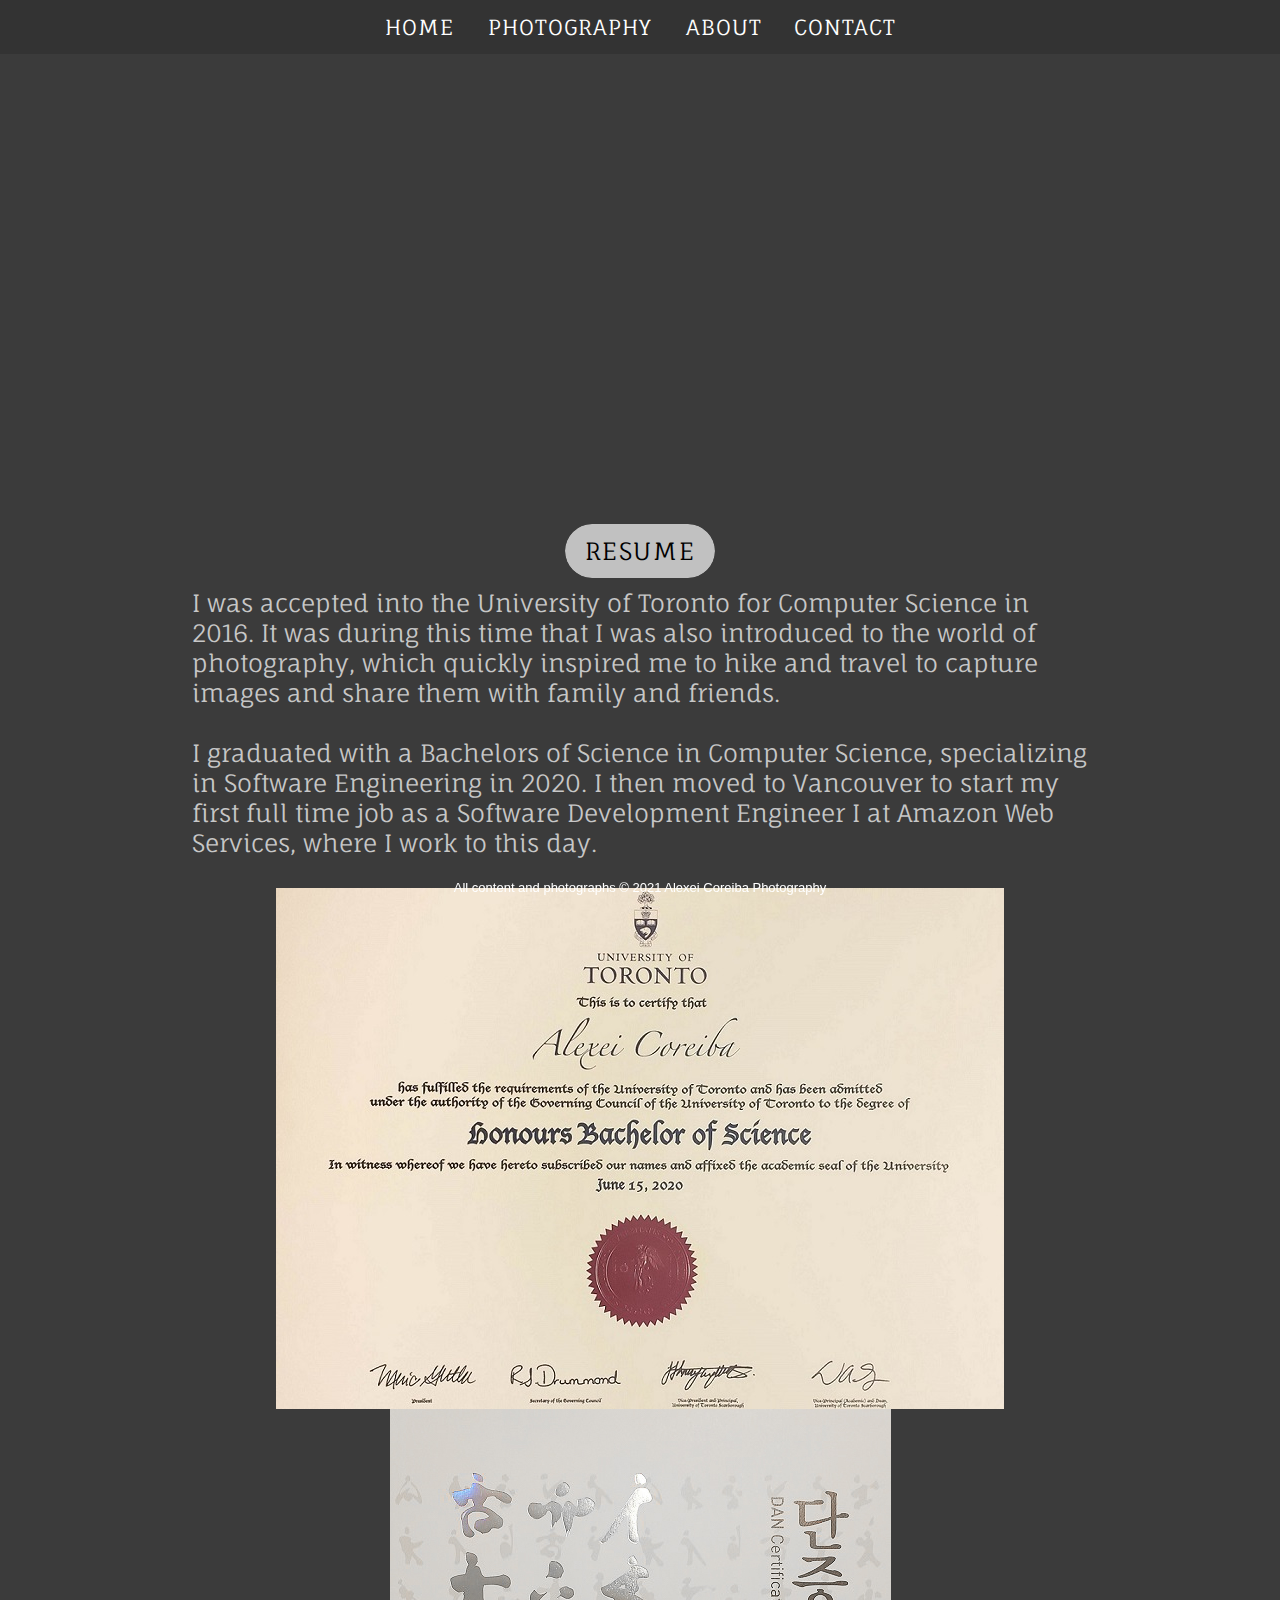
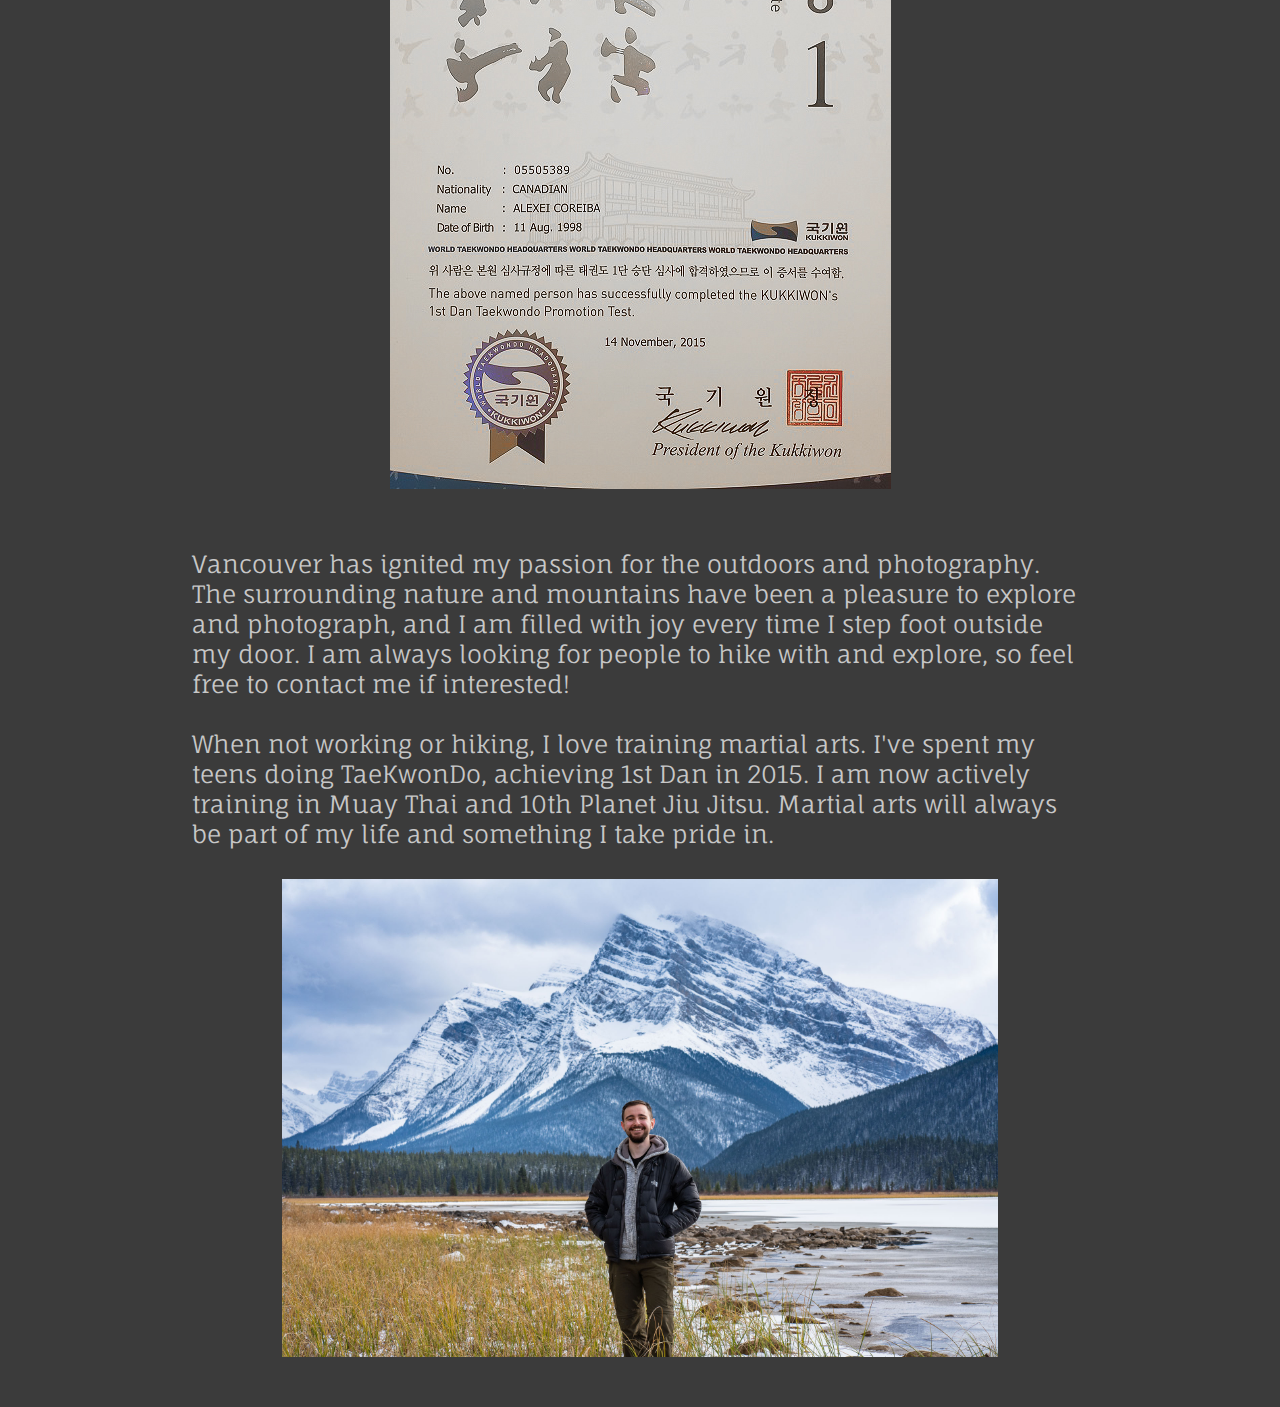
==== about.html @ 3faa1e3d "Made home links a slash to clean up url" ====
<!DOCTYPE html>
<html>

<head>
    <link rel="stylesheet" type="text/css" href="./css/fonts.css">
    <link rel="stylesheet" type="text/css" href="./css/main.css">
    <link rel="stylesheet" type="text/css" href="./css/nav.css">
    <link rel="stylesheet" type="text/css" href="./css/photo.css">
    <link rel="stylesheet" type="text/css" href="./css/about.css">
    <link rel="stylesheet" type="text/css" href="./css/download.css">

</head>

<body>
    <div class="main">
        <div class="topnav" id="myTopnav">
            <a href="/">Home</a>
            <div class="dropdown">
              <button class="dropbtn">Photography
              </button>
              <div class="dropdown-content">
                <a href="landscapes">Landscape</a>
                <a href="wildlife">Wildlife</a>
                <a href="portraits">Portrait</a>
              </div>
            </div>
            <a href="about">About</a>
            <a href="contact">Contact</a>
          </div>
        <div class="mainBody">
            <img class="avatar" src="assets/images/supporting/avatar.JPG" alt="Avatar">
            <div class="btn">
                <a target="_blank" href="assets/Alexei Coreiba Resume.pdf" class="button">Resume</a>
            </div>
            <p>
                I was accepted into the University of Toronto for Computer Science in 2016.
                It was during this time that I was also introduced to the world of photography, which quickly inspired
                me to hike and travel to capture images and share them with family and friends.
                <br><br>
                I graduated with a Bachelors of Science in Computer Science, specializing in Software Engineering in
                2020. I then moved to Vancouver to start my first full
                time job as a Software Development Engineer I at Amazon Web Services, where I work to this day.
                <br><br>
            </p>
            <div class="docs">
                <img class="diploma" src="assets/images/supporting/Diploma.JPG">
                <img class="tkd" src="assets/images/supporting/tkd.JPG">
            </div>
            <p>
                <br><br>
                Vancouver has ignited my passion for the outdoors and photography. The surrounding nature and mountains
                have been a pleasure to explore and photograph, and I am filled with joy every time I step foot outside
                my door.
                I am always looking for people to hike with and explore, so feel free to contact me if interested!
                <br><br>
                When not working or hiking, I love training martial arts. I've spent my teens doing TaeKwonDo, achieving
                1st Dan in 2015. I am now actively training in Muay Thai and 10th Planet Jiu
                Jitsu. Martial arts will always be part of my life and something I take pride in.
                <br><br>
            </p>
            <div class="docs">
                <img class="bottompic" src="assets/images/supporting/bottom_about.JPG">
            </div>

        </div>
    </div>
    <div class="copyright">
        <p>All content and photographs © 2021 Alexei Coreiba Photography
        </p>
    </div>
</body>

</html>
---- css/fonts.css ----
@font-face {
    font-family: "Gravity-Regular";
    src: url('../fonts/Gravity-Regular.otf');
}

@font-face {
    font-family: "Gravity-Book";
    src: url('../fonts/Gravity-Book.otf');
}

@font-face {
    font-family: "Montserrat";
    src: url('../fonts/Montserrat-Regular.ttf');
}

@font-face {
    font-family: "PlayfairDisplay";
    src: url('../fonts/PlayfairDisplay-Regular.ttf');
}

@font-face {
    font-family: "PlayfairDisplay";
    src: url('../fonts/PlayfairDisplay-Regular.ttf');
}

@font-face {
    font-family: "FaunaOne";
    src: url('../fonts/FaunaOne-Regular.ttf');
}
---- css/main.css ----
* {
    margin: 0;
    padding: 0;
    border: 0;
    outline: 0;
    font-size: 100%;
    vertical-align: baseline;
    background: transparent;
}

html,
body {
    margin: 0;
    height: 100%;
    width: 100%;
    background-color: rgb(59, 59, 59);
}

.main {
    height: 100%;
    width: 100%;
}

#home {
    background-size: cover;
    background-position: center center;
    background-image: url("../assets/images/supporting/background.JPG");
    background-repeat: no-repeat;
}

.titleDiv {
    display: flexbox;
    flex-direction: column;
    justify-content: center;
    color: white;
    margin: 0;
    position: absolute;
    top: 50%;
    left: 50%;
    -ms-transform: translate(-50%, -50%);
    transform: translate(-50%, -50%);
    white-space: nowrap;
}

.mainTitle {
    font-family: "PlayfairDisplay", "Helvetica Neue", Helvetica, Arial, sans-serif;
    text-transform: uppercase;
    font-weight: 100;
    letter-spacing: 1px;
    color: white;
    font-size: 70px;
    line-height: 68px;
}

.subTitle { 
    font-family: "FaunaOne", "Helvetica Neue", Helvetica, Arial, sans-serif;
    text-transform: uppercase;
    font-weight: 400;
    letter-spacing: 1px;
    color: white;
    line-height: 30px;
    text-align: center;
}

.copyright {
    
    width: 100%;
    text-align: center;
    margin-top: 0px;
    margin: 0;
    position: fixed;
    bottom: 5px;
}

.copyright p {
    font-family: "Helvetica Neue", Helvetica, Arial, sans-serif;
    font-size: 13px;
    color: white;
}
---- css/nav.css ----
/* Add a black background color to the top navigation */
.topnav {
  background-color: #333;
  overflow: hidden;
  display: flex;
  justify-content: center;
  align-content: center;
  align-items: center;
  font-size: 21px;
}

/* Style the links inside the navigation bar */
.topnav a {
  float: left;
  display: block;
  color: #f2f2f2;
  text-align: center;
  padding: 14px 16px;
  text-decoration: none;
  font-family: "FaunaOne", "Helvetica Neue", Helvetica, Arial, sans-serif;
  text-transform: uppercase;
  font-weight: 400;
  letter-spacing: 1px;
  color: white;
}

/* Change the color of links on hover */
.topnav a:hover,
.dropdown:hover .dropbtn {
  background-color: #ddd;
  color: black;
}

/* Add an active class to highlight the current page */
.topnav a.active {
  background-color: #5f5f5f;
  color: white;
}

/* Dropdown content (hidden by default) */
.dropdown-content {
  display: none;
  position: absolute;
  background-color: #333;
  width: 200px;
  z-index: 1;
}

/* The dropdown container */
.dropdown {
  float: left;
  overflow: hidden;
}

/* Dropdown button */
.dropdown .dropbtn {
  text-align: center;
  padding: 14px 16px;
  text-decoration: none;
  font-family: "FaunaOne", "Helvetica Neue", Helvetica, Arial, sans-serif;
  text-transform: uppercase;
  font-weight: 400;
  letter-spacing: 1px;
  color: white;
  width: 200px
}

/* Links inside the dropdown */
.dropdown-content a {
  float: none;
  color: rgb(255, 255, 255);
  padding: 14px 16px;
  text-decoration: none;
  display: block;
  text-align: center;
}

/* Add a grey background color to dropdown links on hover */
.dropdown-content a:hover {
  background-color: #ddd;
}

/* Show the dropdown menu on hover */
.dropdown:hover .dropdown-content {
  display: block;
}
---- css/photo.css ----
img {
    width: 100%;
  }
  
  .grid {
      /*column-count: 4;*/
      column-count: 3;
      column-gap: 5px;
  }
  
  .grid .grid-item {
    display: inline-block;
    margin-bottom: 0px;
    width: 100%;
  }
  
  @media (max-width: 1659px) {
    .grid {
      column-count: 2;
    }
  }
  
  @media (max-width: 899px) {
    .grid {
      column-count: 1;
    }
  }
---- css/about.css ----
.mainBody .avatar {
    height: 400px;
    width: 400px;
    border-radius: 50%;

    display: block;
    margin-left: auto;
    margin-right: auto;
    margin-top: 50px;
    margin-bottom: 2%;
}

.mainBody {
    padding-bottom: 50px;
    margin-left: 15%;
    margin-right: 15%;
    margin-top: 2%;
}

.mainBody p {
    font-family: "FaunaOne", "Helvetica Neue", Helvetica, Arial, sans-serif;
    color: #c7c7c7;
    font-size: 24px;
    
}

.mainBody .btn {
    display: flex;
    align-items: center;
    justify-content: center;
    margin-top: 20px;
    margin-bottom: 10px;
}
.docs {
    display: flex;
    align-content: center;
    justify-content: space-around;
    align-items: center;
    flex-wrap: wrap;
}
.diploma {
    width: auto;
}

.tkd {
    width: auto;
}

.bottompic {
    max-width: 80%;
}

.mainBody .title {
    font-family: "FaunaOne", "Helvetica Neue", Helvetica, Arial, sans-serif;
    color: #c7c7c7;
    font-size: 56px;
    margin-left: auto;
    text-align: center;
    margin-top: 50px;
}

.contact {
    background-color: rgba(255,255,255,0.7);
    text-align: center;
    margin: 0;
    position: absolute;
    top: 40%;
    left: 50%;
    -ms-transform: translate(-50%, -50%);
    transform: translate(-50%, -50%);
}

#contact {
    background-size: cover;
    background-position: center center;
    background-image: url("../assets/images/supporting/contact-background.JPG");
    background-repeat: no-repeat;
}
---- css/download.css ----
.button {
	font-family: "FaunaOne", "Helvetica Neue", Helvetica, Arial, sans-serif;
	/* font-weight: 400; */
	display: inline-block;
	padding: 0.75rem 1.25rem;
	border-radius: 10rem;
	color: #000;
	text-transform: uppercase;
	font-size: 24px;
	letter-spacing: 0.1rem;
	transition: all 0.3s;
	position: relative;
	overflow: hidden;
	z-index: 1;
}
.button:after {
	content: '';
	position: absolute;
	bottom: 0;
	left: 0;
	width: 100%;
	height: 100%;
	background-color: #c1c1c1;
	border-radius: 10rem;
	z-index: -2;
}
.button:before {
	content: '';
	position: absolute;
	bottom: 0;
	left: 0;
	width: 0%;
	height: 100%;
	background-color: #7c7c7c;
	transition: all 0.3s;
	border-radius: 10rem;
	z-index: -1;
}
.button:hover {
	color: #fff;
}
.button:hover:before {
	width: 100%;
}


a:link { text-decoration: none; }


a:visited { text-decoration: none; }


a:hover { text-decoration: none; }


a:active { text-decoration: none; }
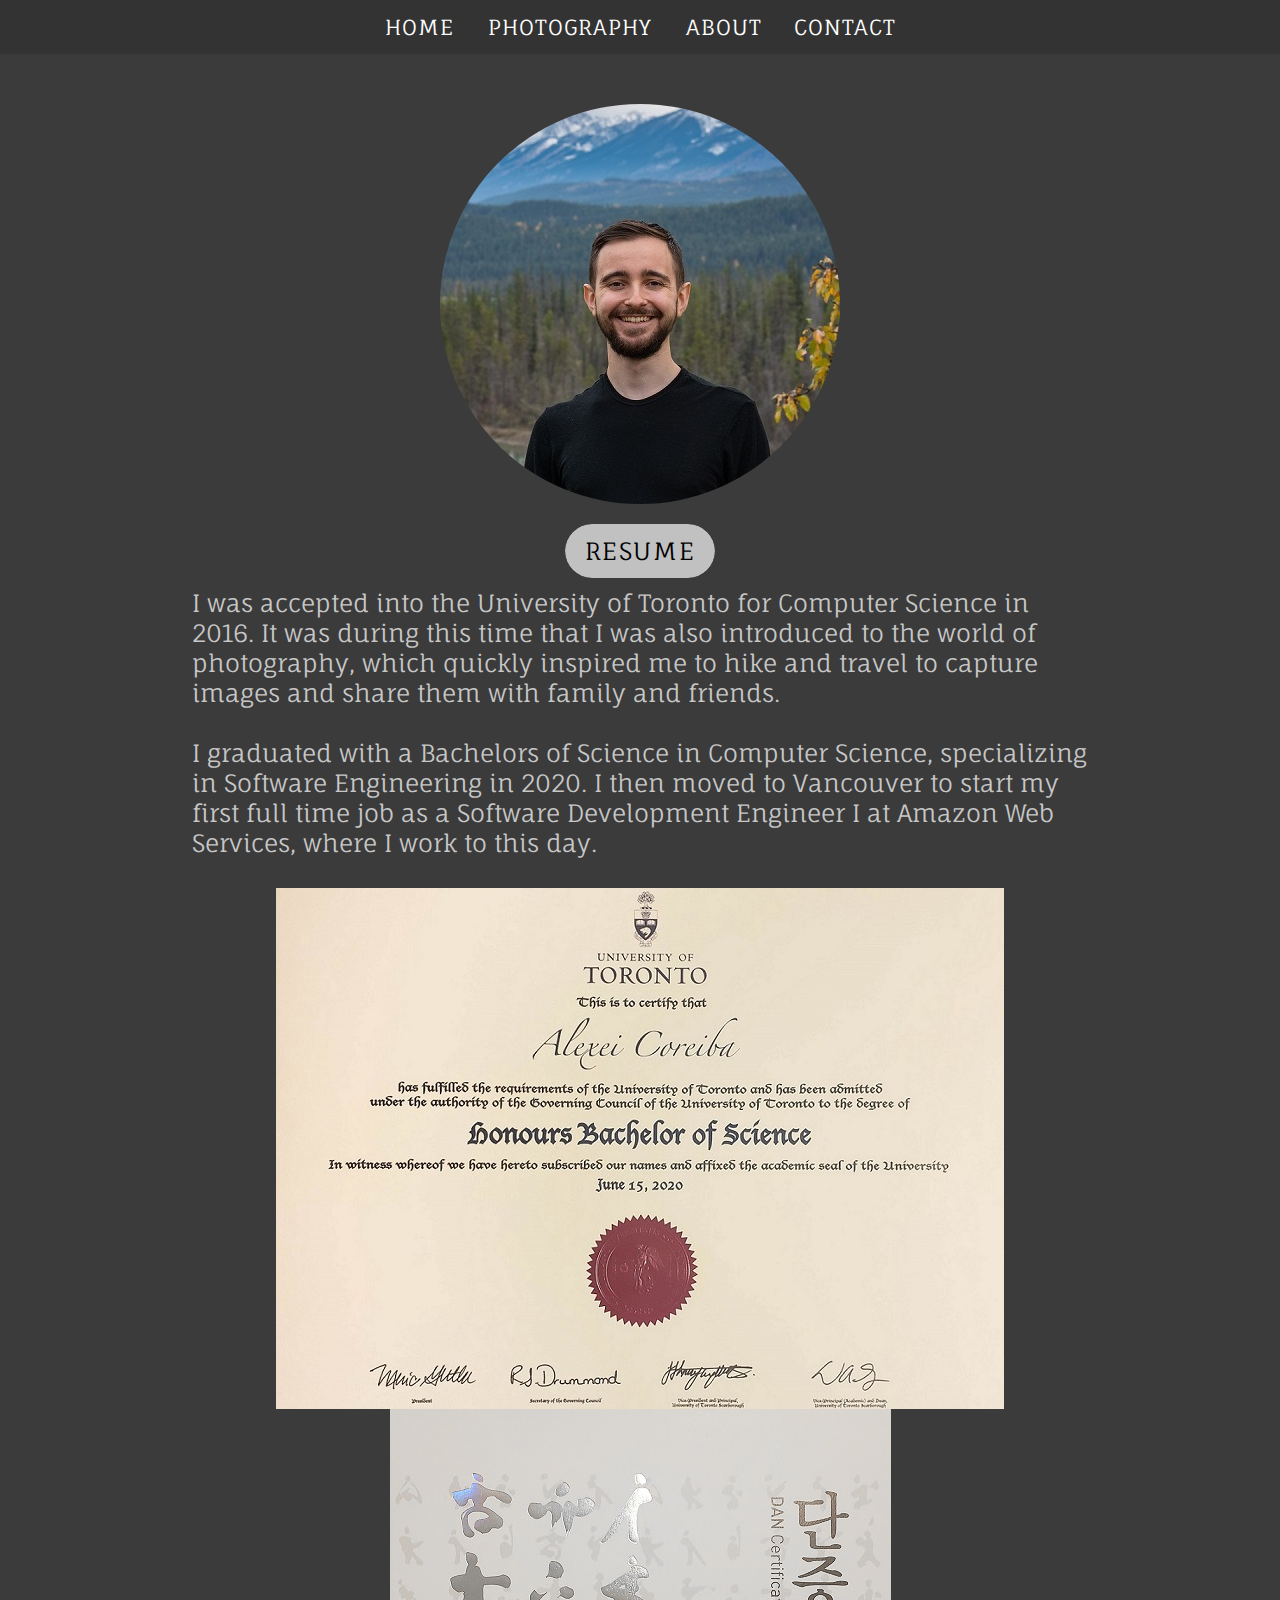
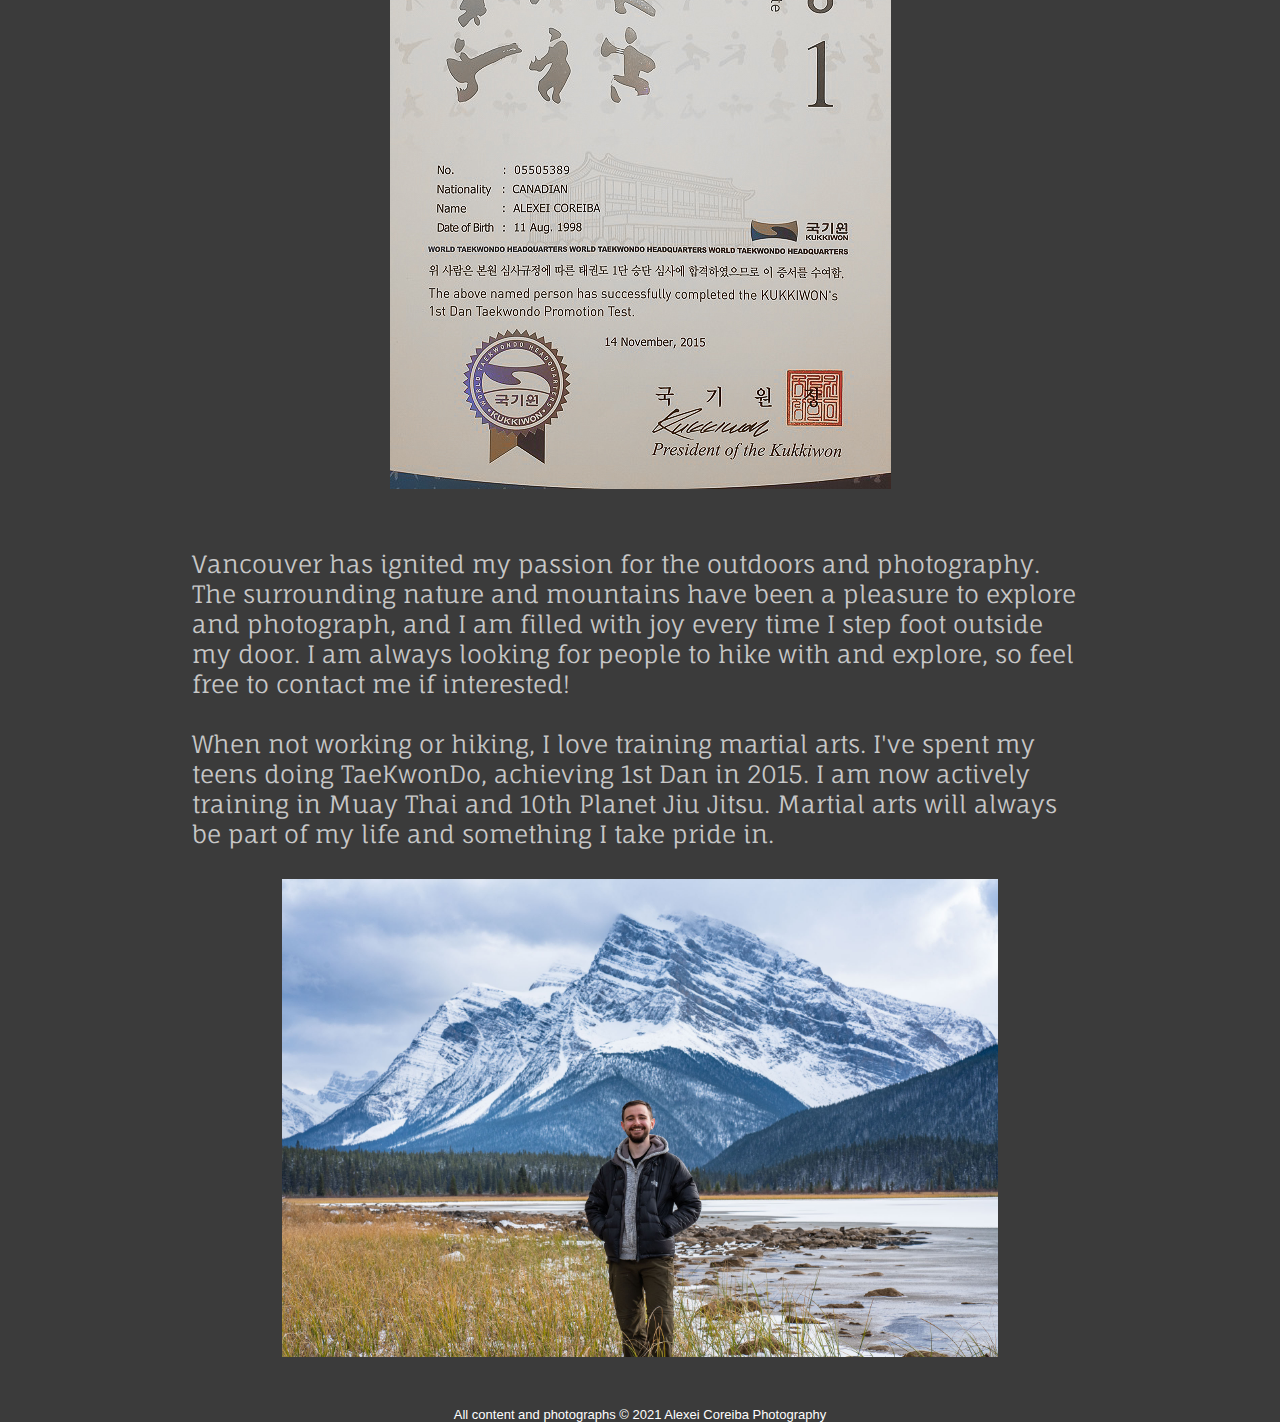
==== commit 3a3f4768: "Improved contact and made copyright stick to bottom of page" ====
--- a/about.html
+++ b/about.html
@@ -63,10 +63,10 @@
             </div>
 
         </div>
-    </div>
-    <div class="copyright">
-        <p>All content and photographs © 2021 Alexei Coreiba Photography
-        </p>
+        <div class="copyright">
+            <p>All content and photographs © 2021 Alexei Coreiba Photography
+            </p>
+        </div>
     </div>
 </body>
 
--- a/css/main.css
+++ b/css/main.css
@@ -63,13 +63,11 @@
 }
 
 .copyright {
-    
     width: 100%;
     text-align: center;
-    margin-top: 0px;
     margin: 0;
-    position: fixed;
-    bottom: 5px;
+    bottom: 10px;
+    /* position: fixed; */
 }
 
 .copyright p {
@@ -77,3 +75,7 @@
     font-size: 13px;
     color: white;
 }
+
+#crHome {
+    position: fixed;
+}
--- a/css/about.css
+++ b/css/about.css
@@ -52,22 +52,23 @@
 
 .mainBody .title {
     font-family: "FaunaOne", "Helvetica Neue", Helvetica, Arial, sans-serif;
-    color: #c7c7c7;
     font-size: 56px;
     margin-left: auto;
     text-align: center;
-    margin-top: 50px;
 }
 
 .contact {
-    background-color: rgba(255,255,255,0.7);
+    background-color: rgb(59, 59, 59, 0.85);
+    padding: 5px;
+    color:#c7c7c7;
     text-align: center;
     margin: 0;
     position: absolute;
-    top: 40%;
+    top: 300px;
     left: 50%;
     -ms-transform: translate(-50%, -50%);
     transform: translate(-50%, -50%);
+    border-radius: 40px;
 }
 
 #contact {
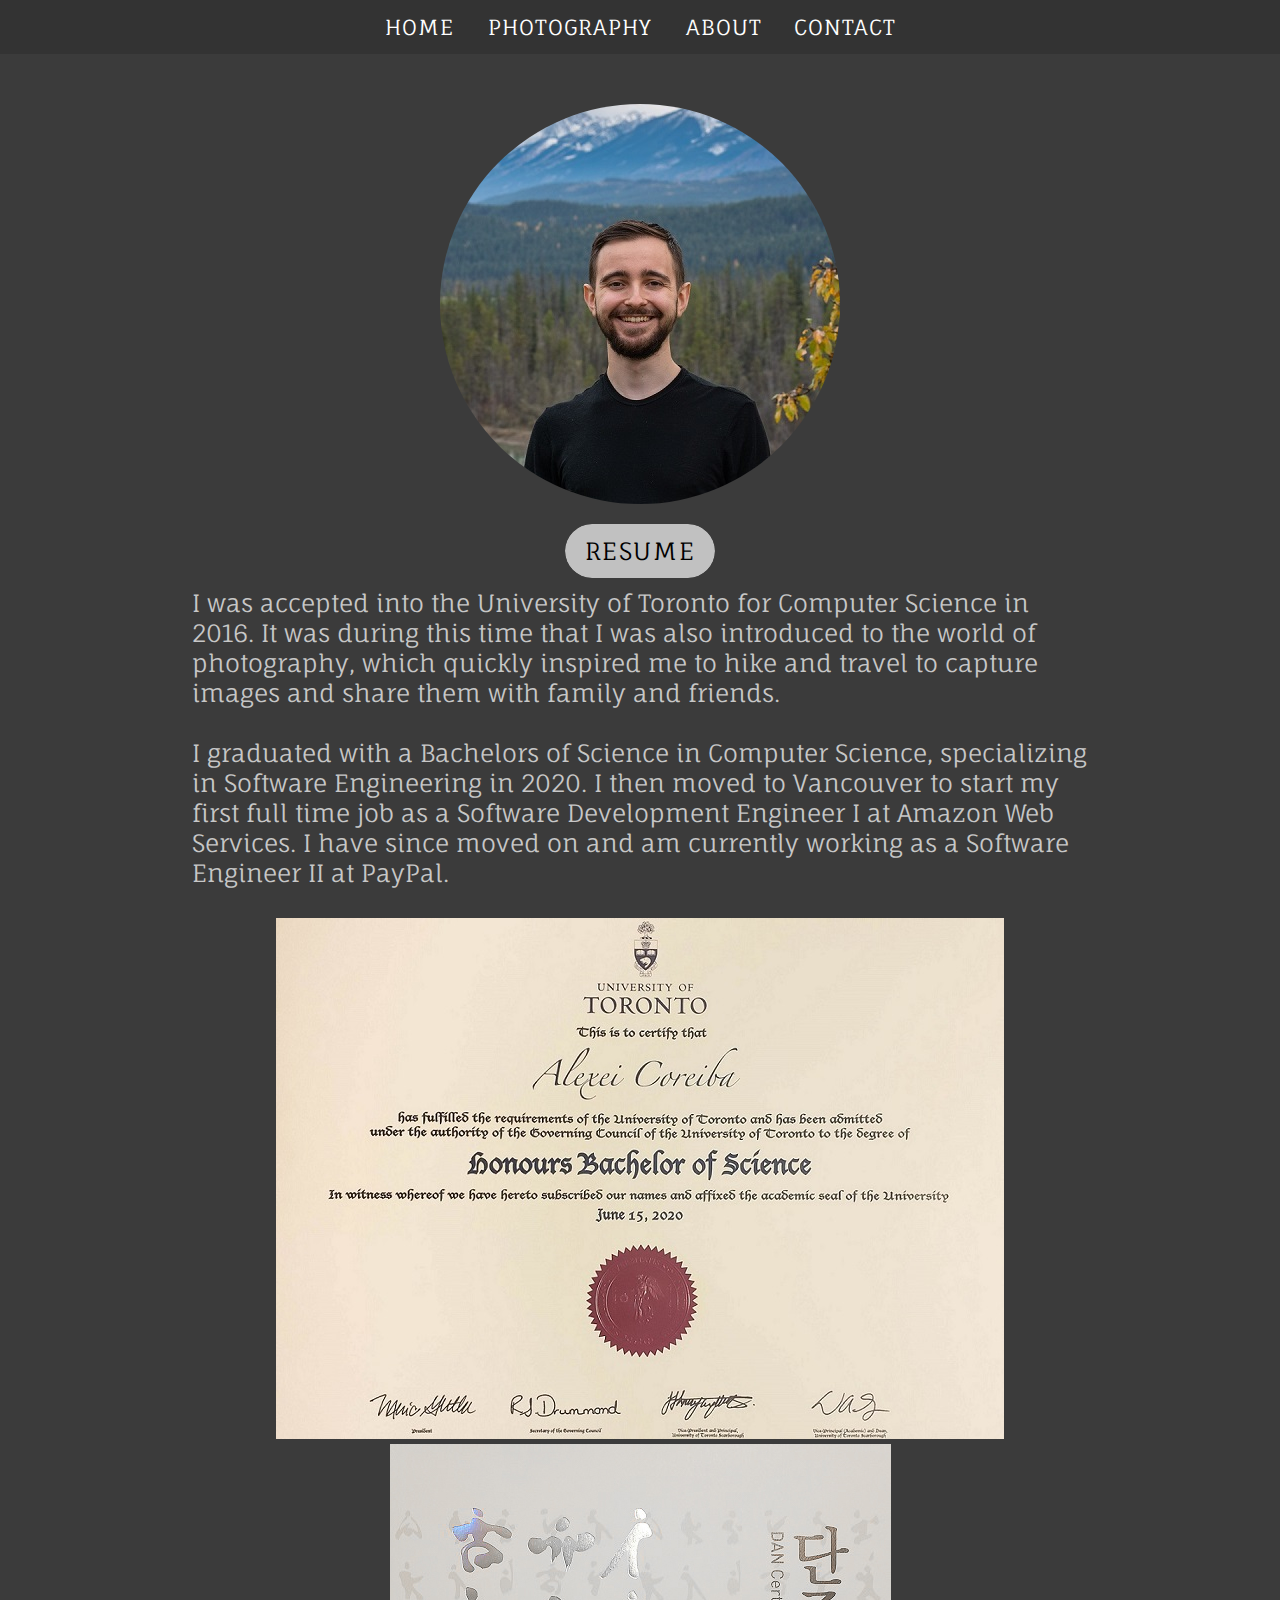
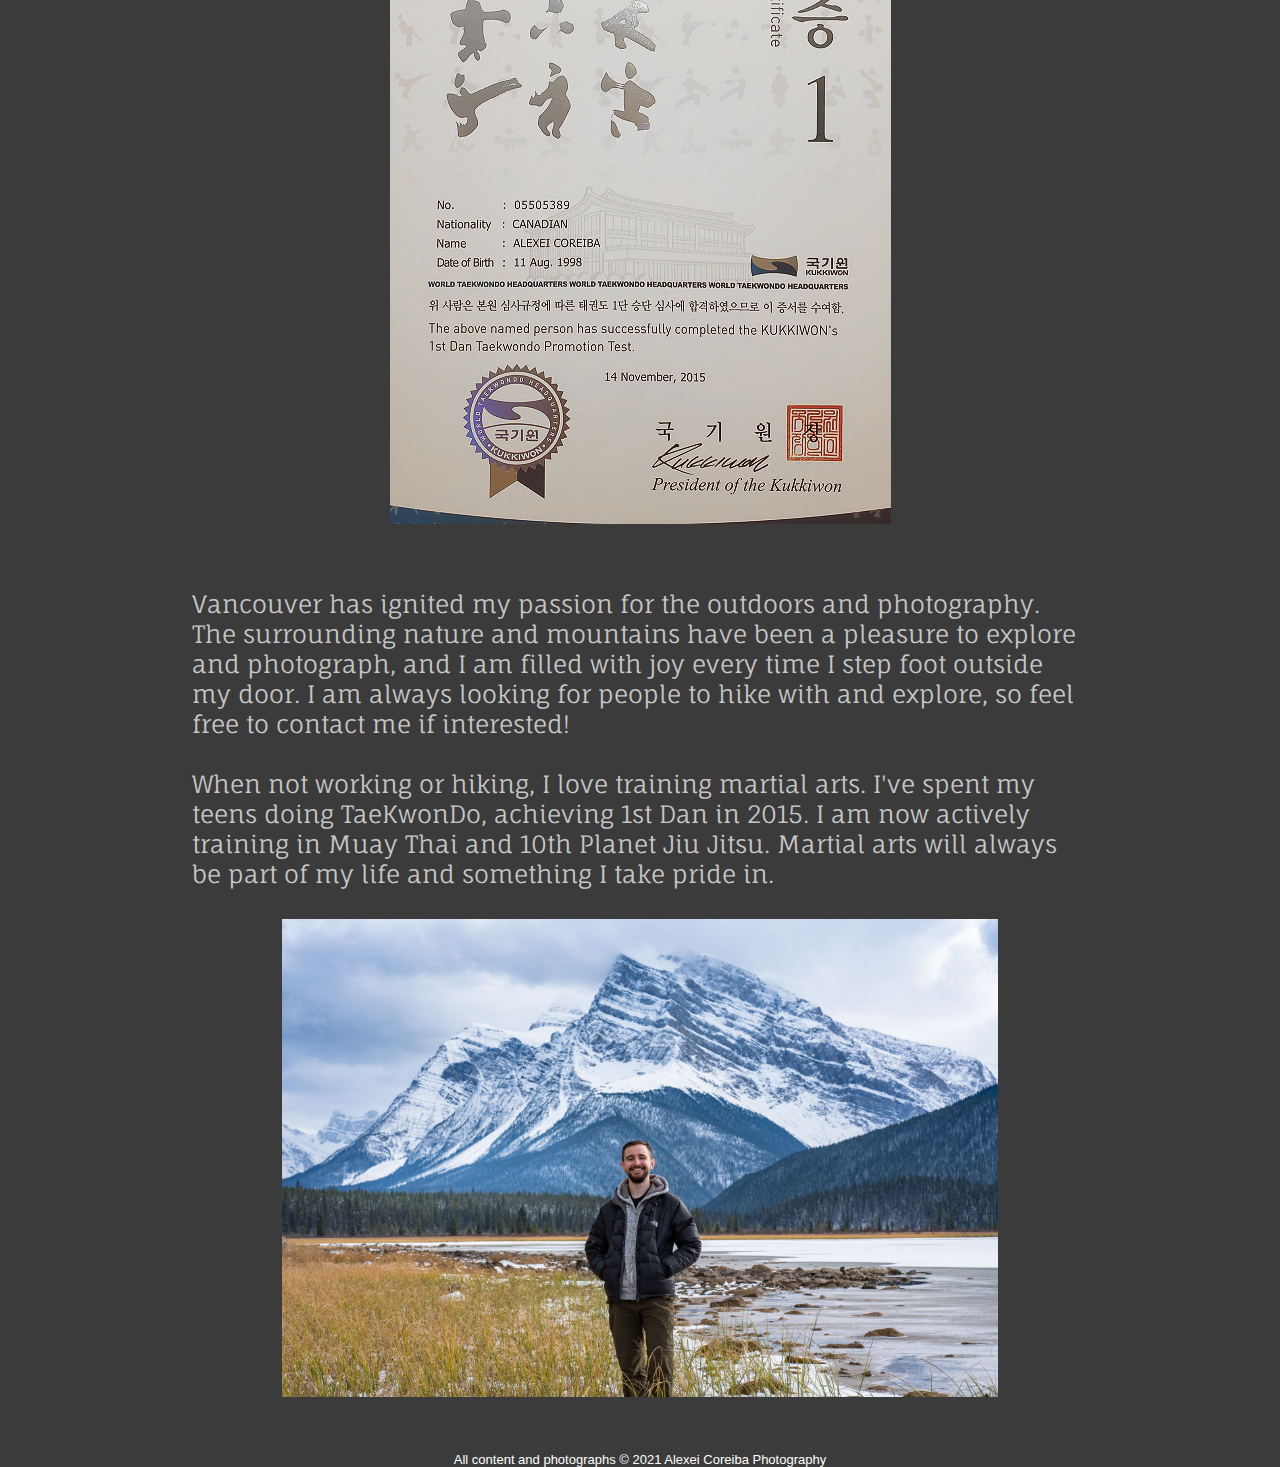
==== commit 0df584ea: "Modified work experience" ====
--- a/about.html
+++ b/about.html
@@ -39,7 +39,8 @@
                 <br><br>
                 I graduated with a Bachelors of Science in Computer Science, specializing in Software Engineering in
                 2020. I then moved to Vancouver to start my first full
-                time job as a Software Development Engineer I at Amazon Web Services, where I work to this day.
+                time job as a Software Development Engineer I at Amazon Web Services. I have since moved on and am currently working
+                as a Software Engineer II at PayPal.
                 <br><br>
             </p>
             <div class="docs">
--- a/css/about.css
+++ b/css/about.css
@@ -50,30 +50,6 @@
     max-width: 80%;
 }
 
-.mainBody .title {
-    font-family: "FaunaOne", "Helvetica Neue", Helvetica, Arial, sans-serif;
-    font-size: 56px;
-    margin-left: auto;
-    text-align: center;
+.docs img {
+    padding-bottom: 5px;
 }
-
-.contact {
-    background-color: rgb(59, 59, 59, 0.85);
-    padding: 5px;
-    color:#c7c7c7;
-    text-align: center;
-    margin: 0;
-    position: absolute;
-    top: 300px;
-    left: 50%;
-    -ms-transform: translate(-50%, -50%);
-    transform: translate(-50%, -50%);
-    border-radius: 40px;
-}
-
-#contact {
-    background-size: cover;
-    background-position: center center;
-    background-image: url("../assets/images/supporting/contact-background.JPG");
-    background-repeat: no-repeat;
-}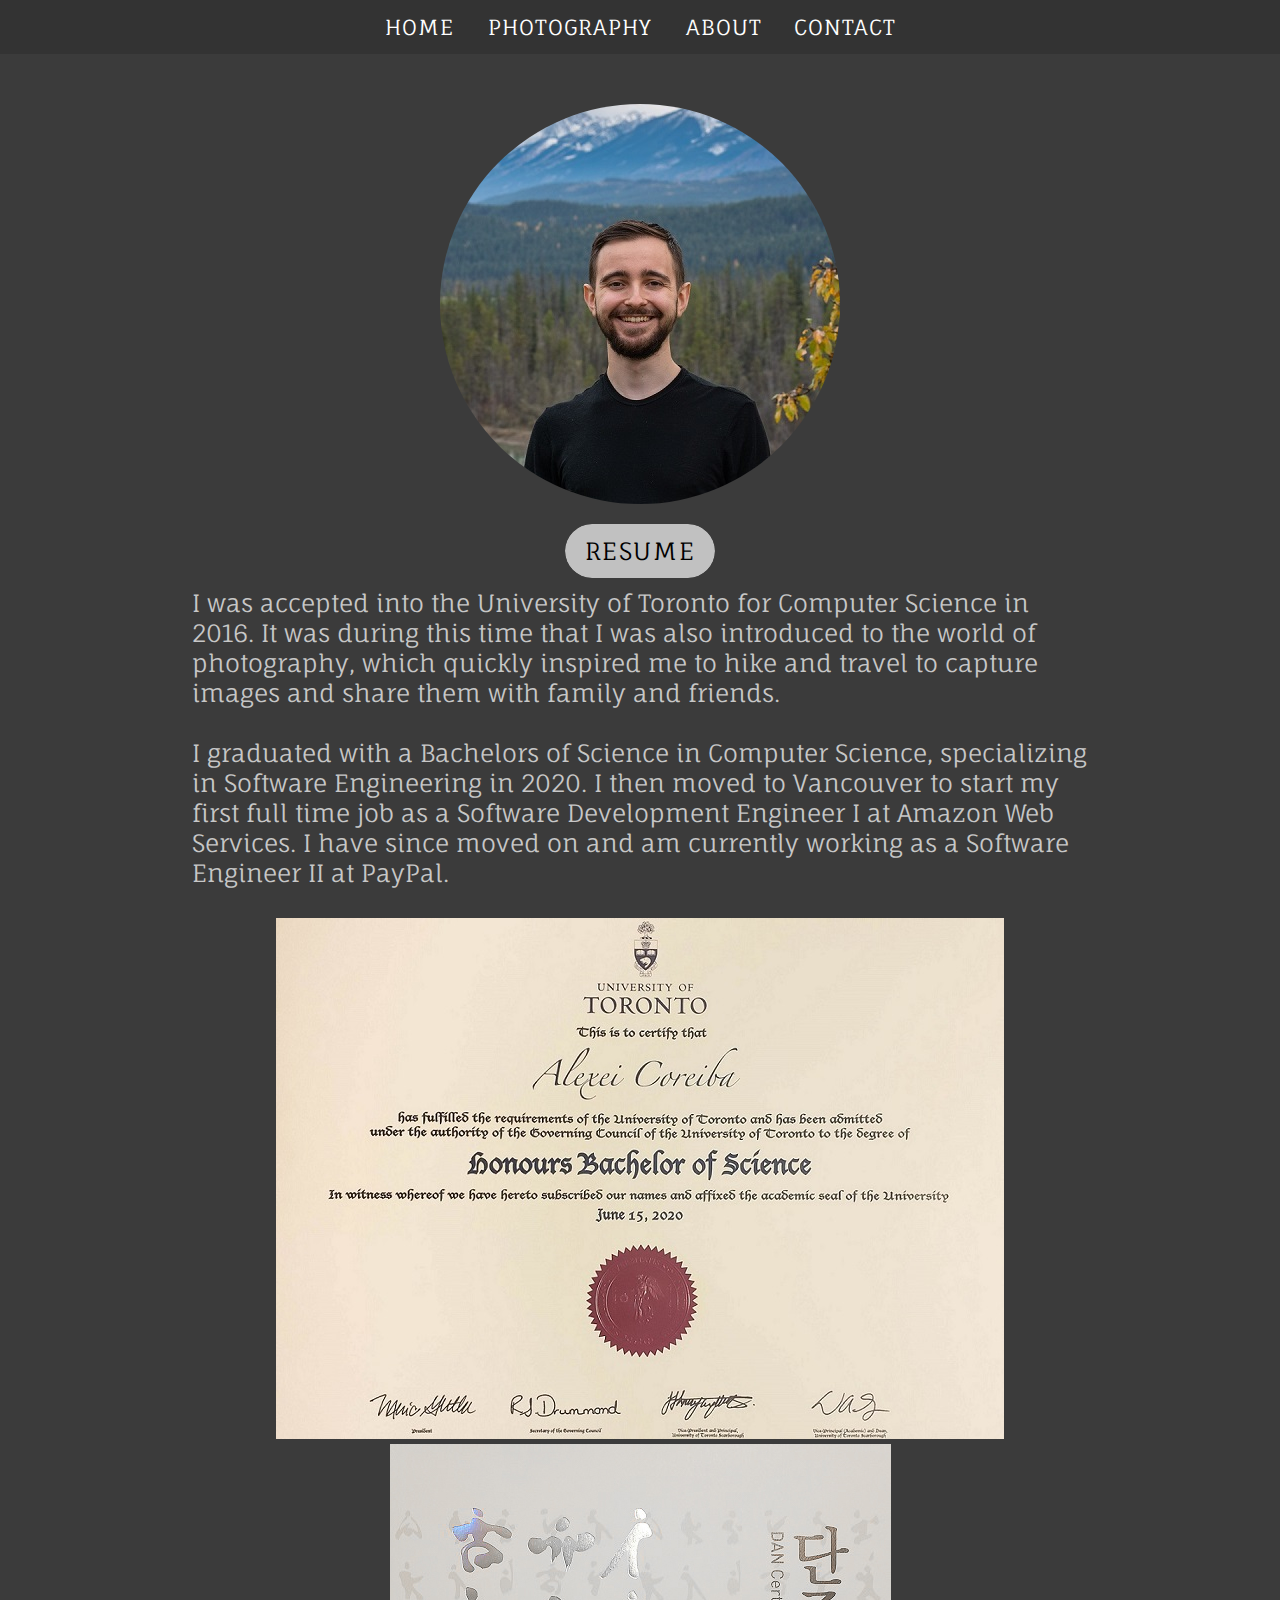
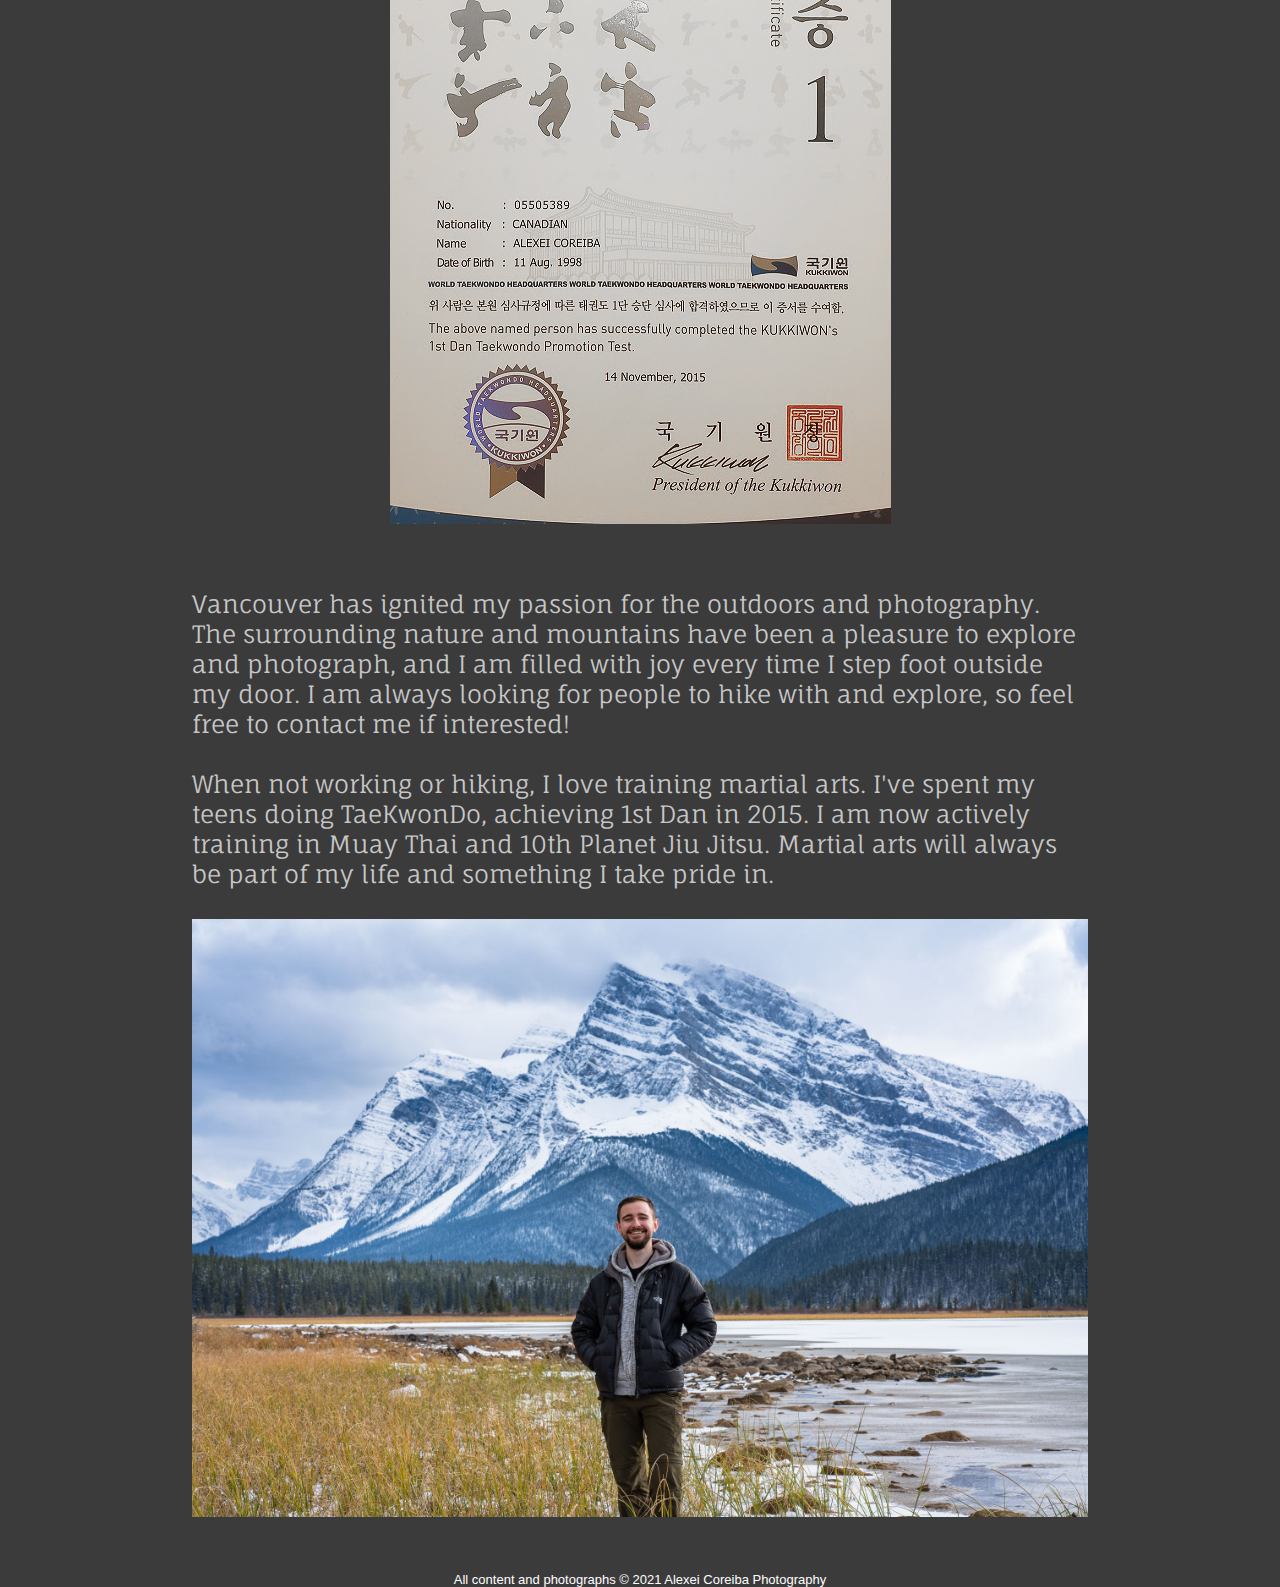
==== commit 50c55f96: "removed right clicking" ====
--- a/about.html
+++ b/about.html
@@ -8,7 +8,7 @@
     <link rel="stylesheet" type="text/css" href="./css/photo.css">
     <link rel="stylesheet" type="text/css" href="./css/about.css">
     <link rel="stylesheet" type="text/css" href="./css/download.css">
-
+    <script src="./disableClick.js"></script>
 </head>
 
 <body>
--- a/css/about.css
+++ b/css/about.css
@@ -47,7 +47,7 @@
 }
 
 .bottompic {
-    max-width: 80%;
+    width: 100%;
 }
 
 .docs img {
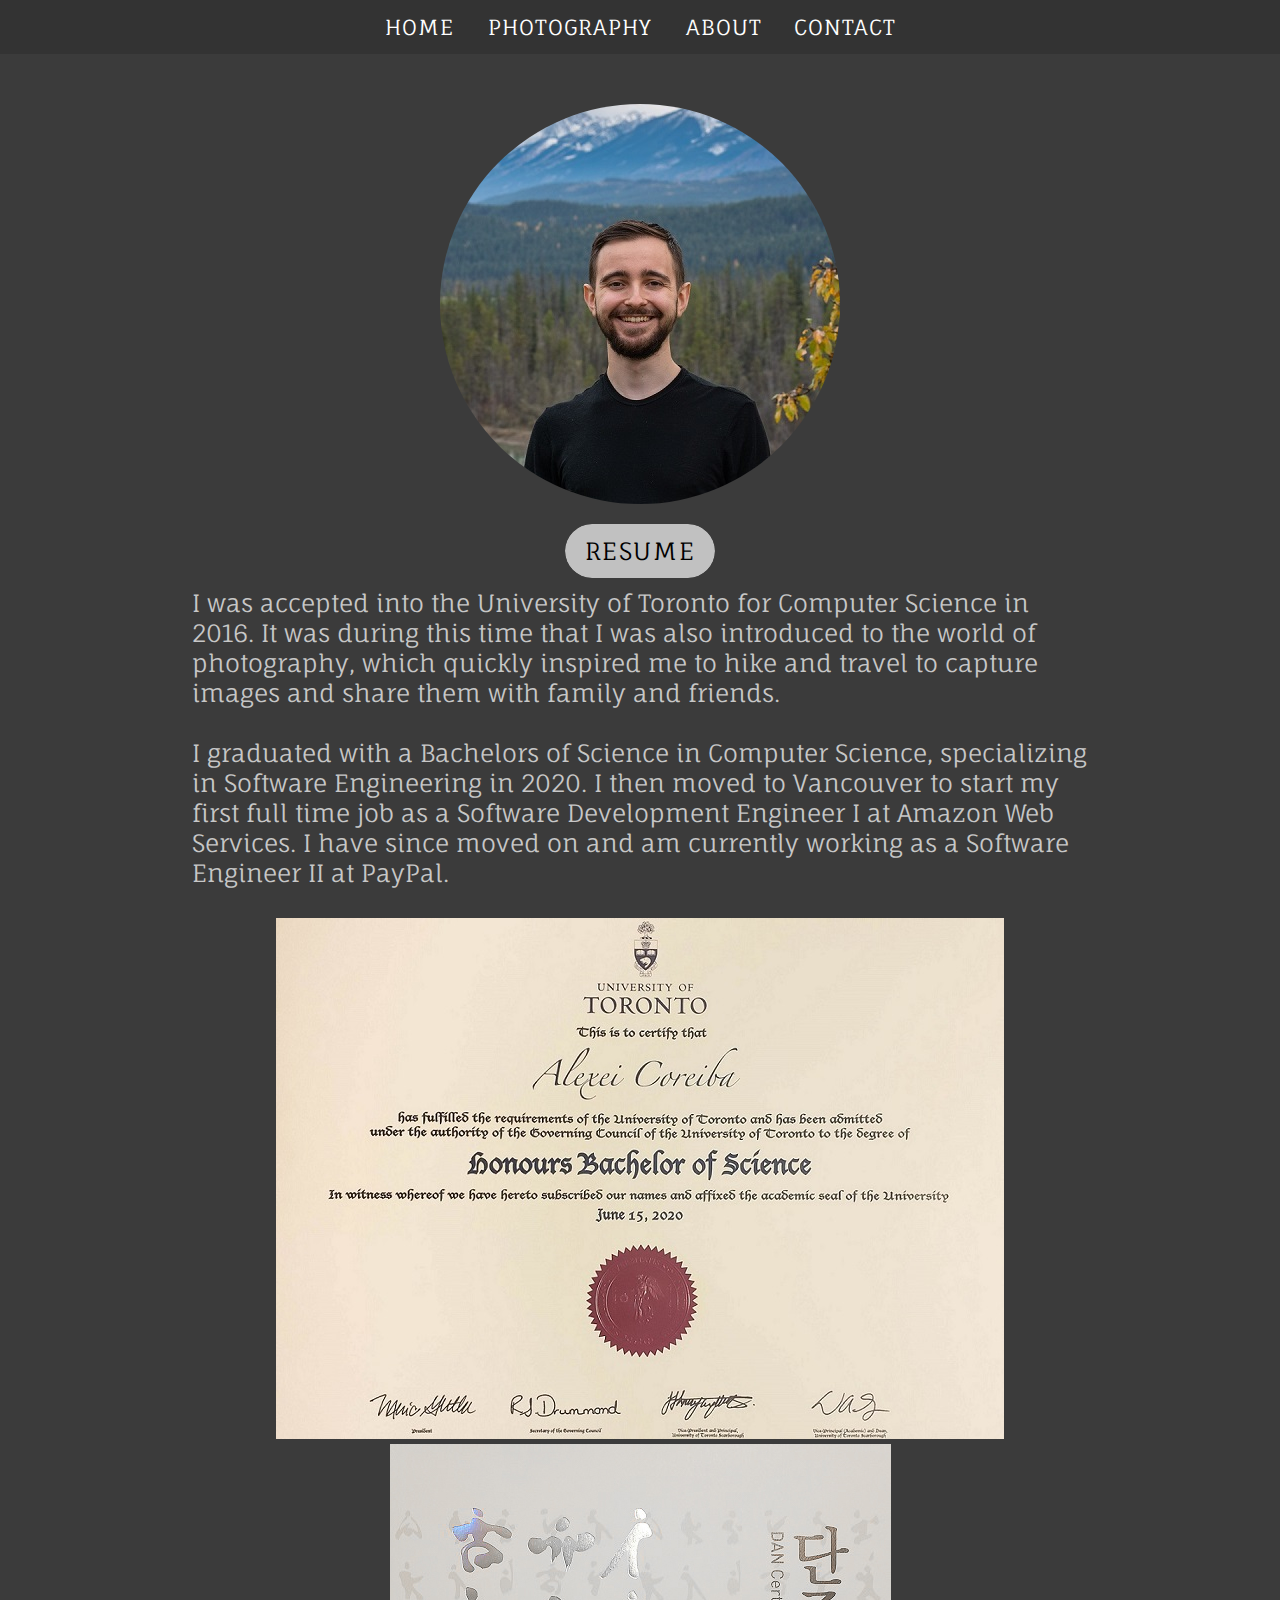
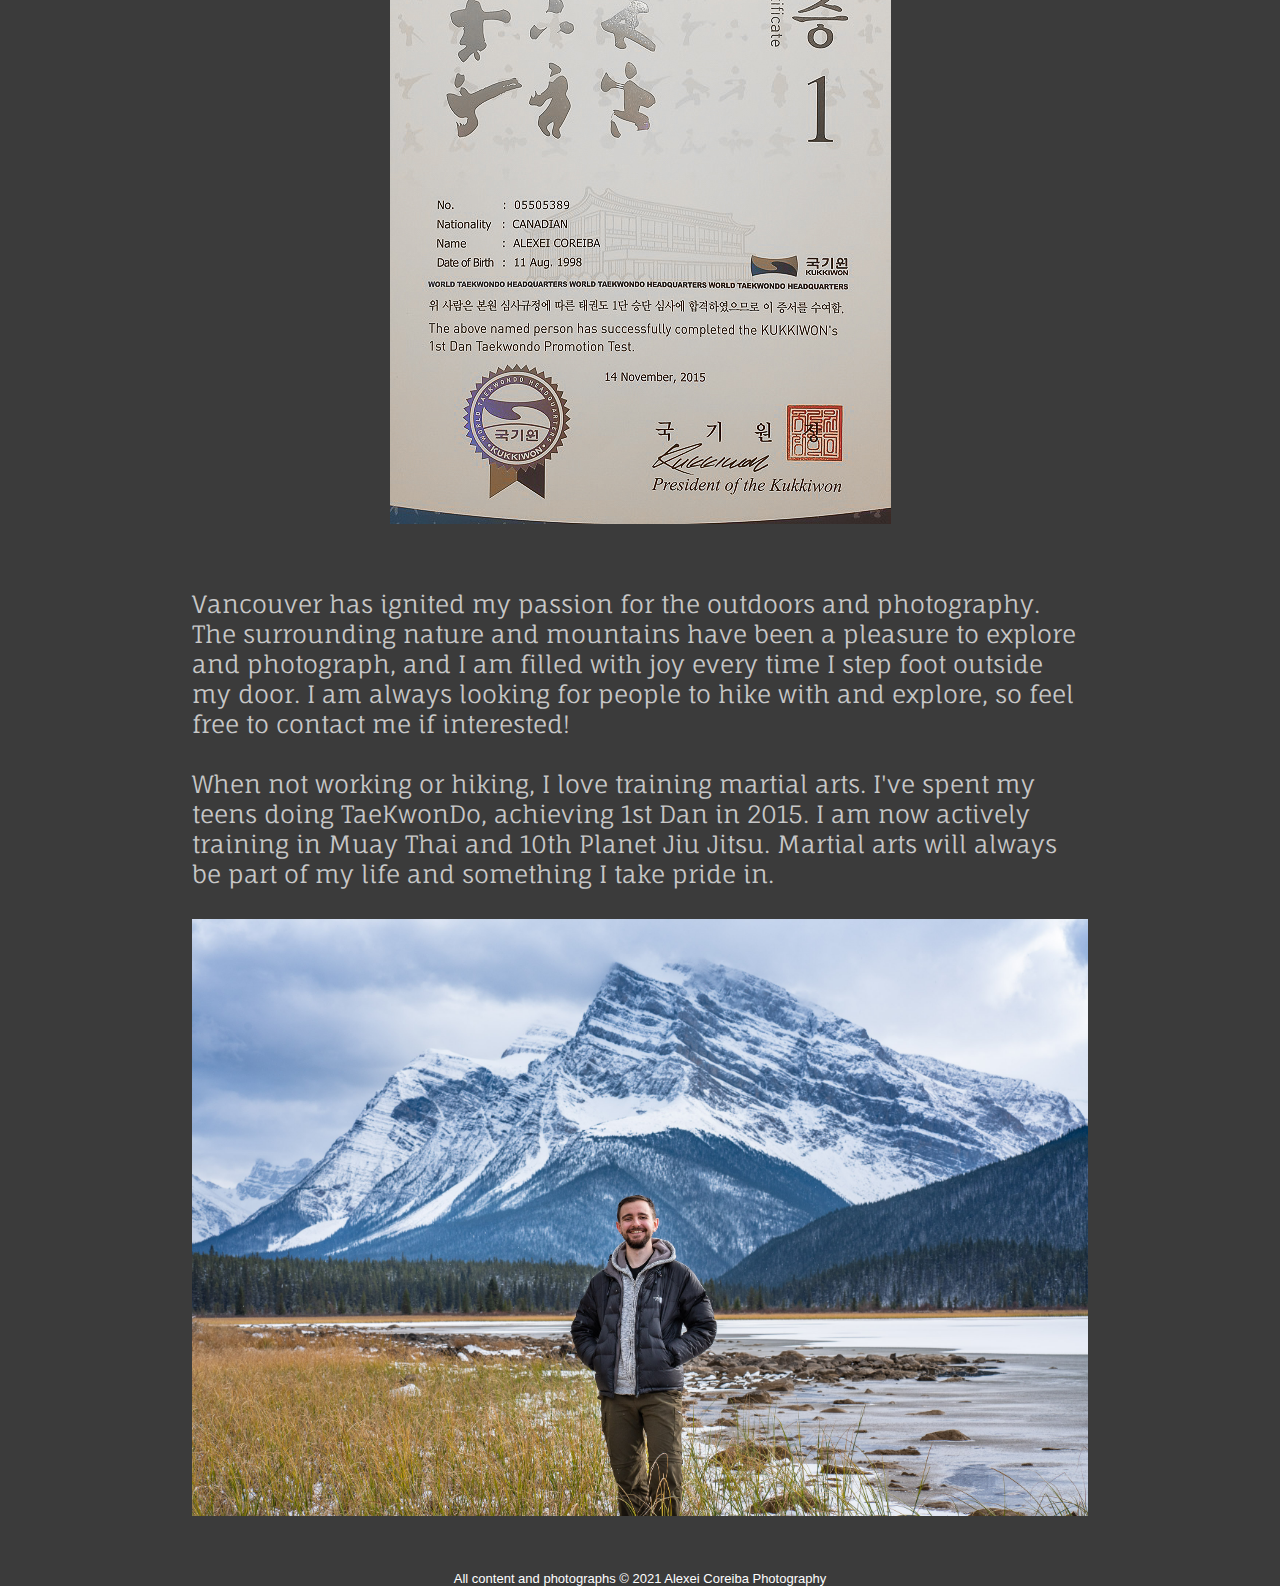
==== commit 1cd27445: "added pics and removed click disable" ====
--- a/about.html
+++ b/about.html
@@ -8,7 +8,6 @@
     <link rel="stylesheet" type="text/css" href="./css/photo.css">
     <link rel="stylesheet" type="text/css" href="./css/about.css">
     <link rel="stylesheet" type="text/css" href="./css/download.css">
-    <script src="./disableClick.js"></script>
 </head>
 
 <body>
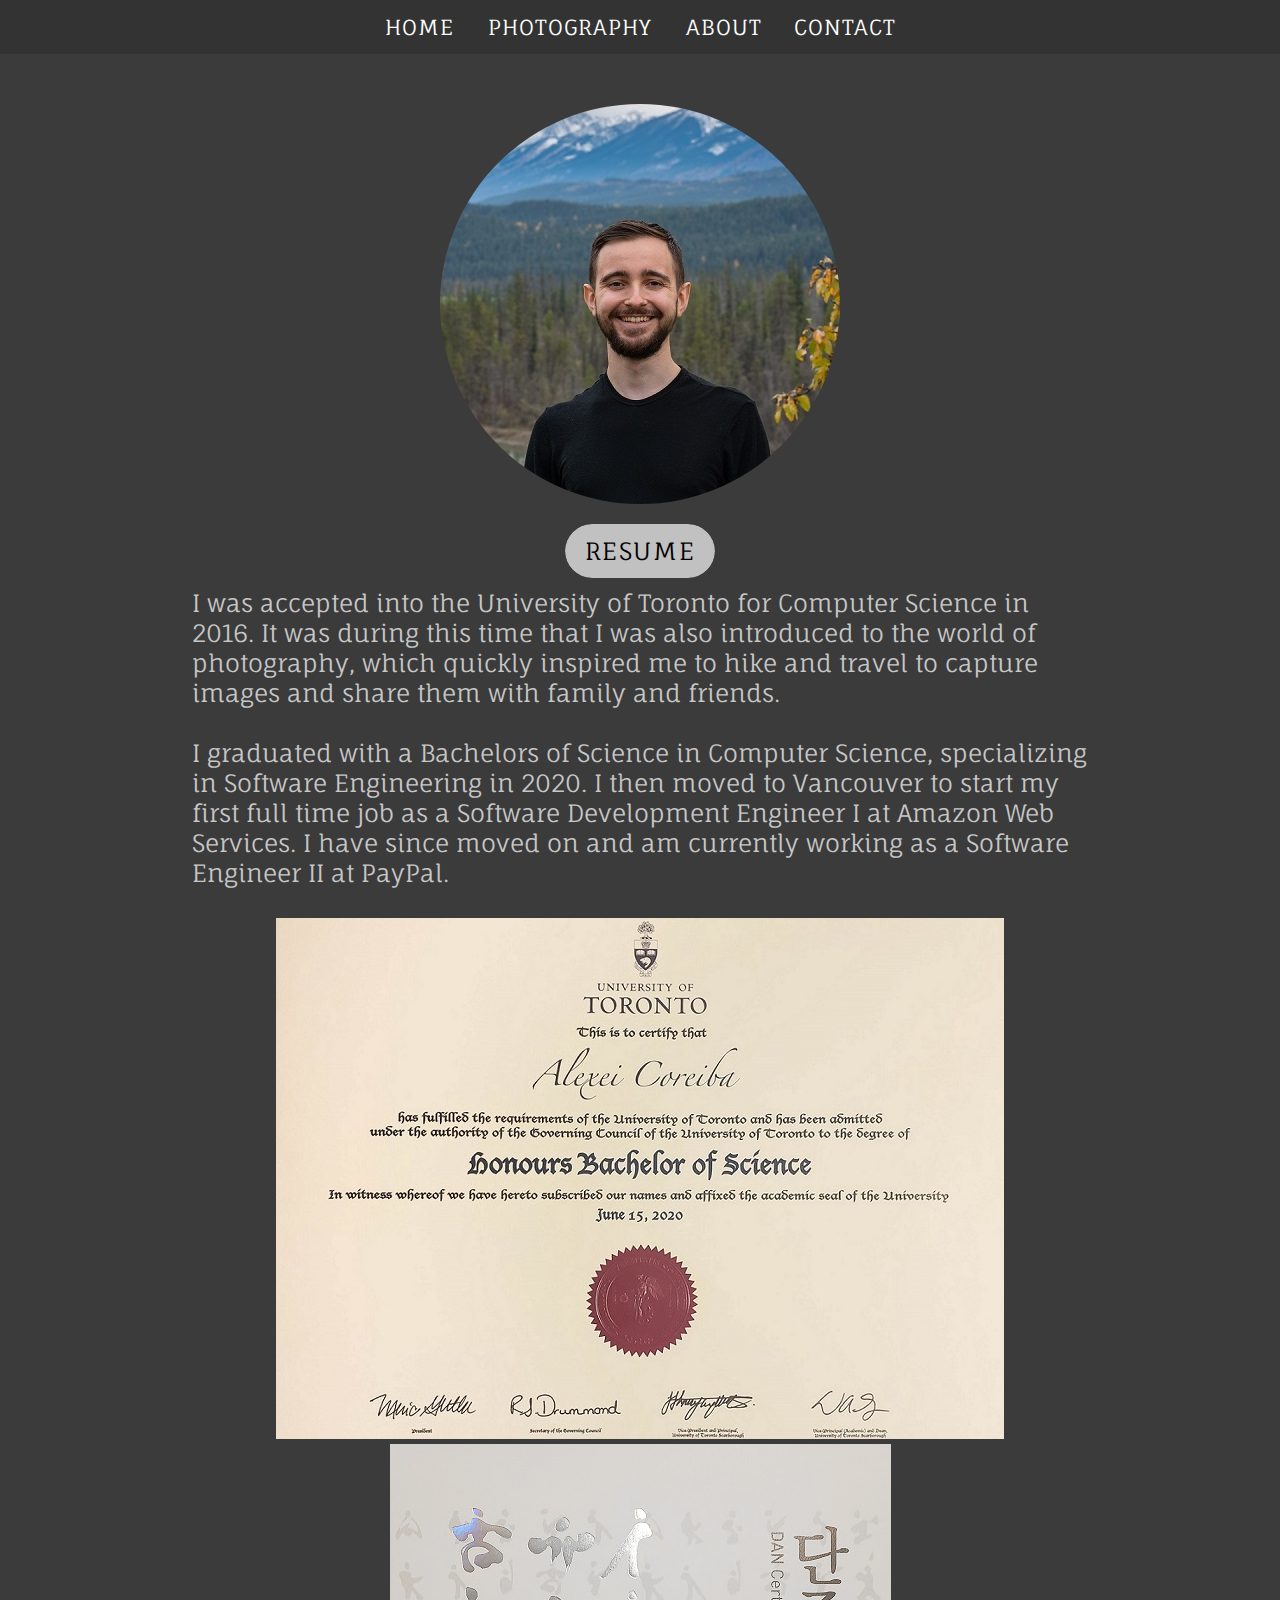
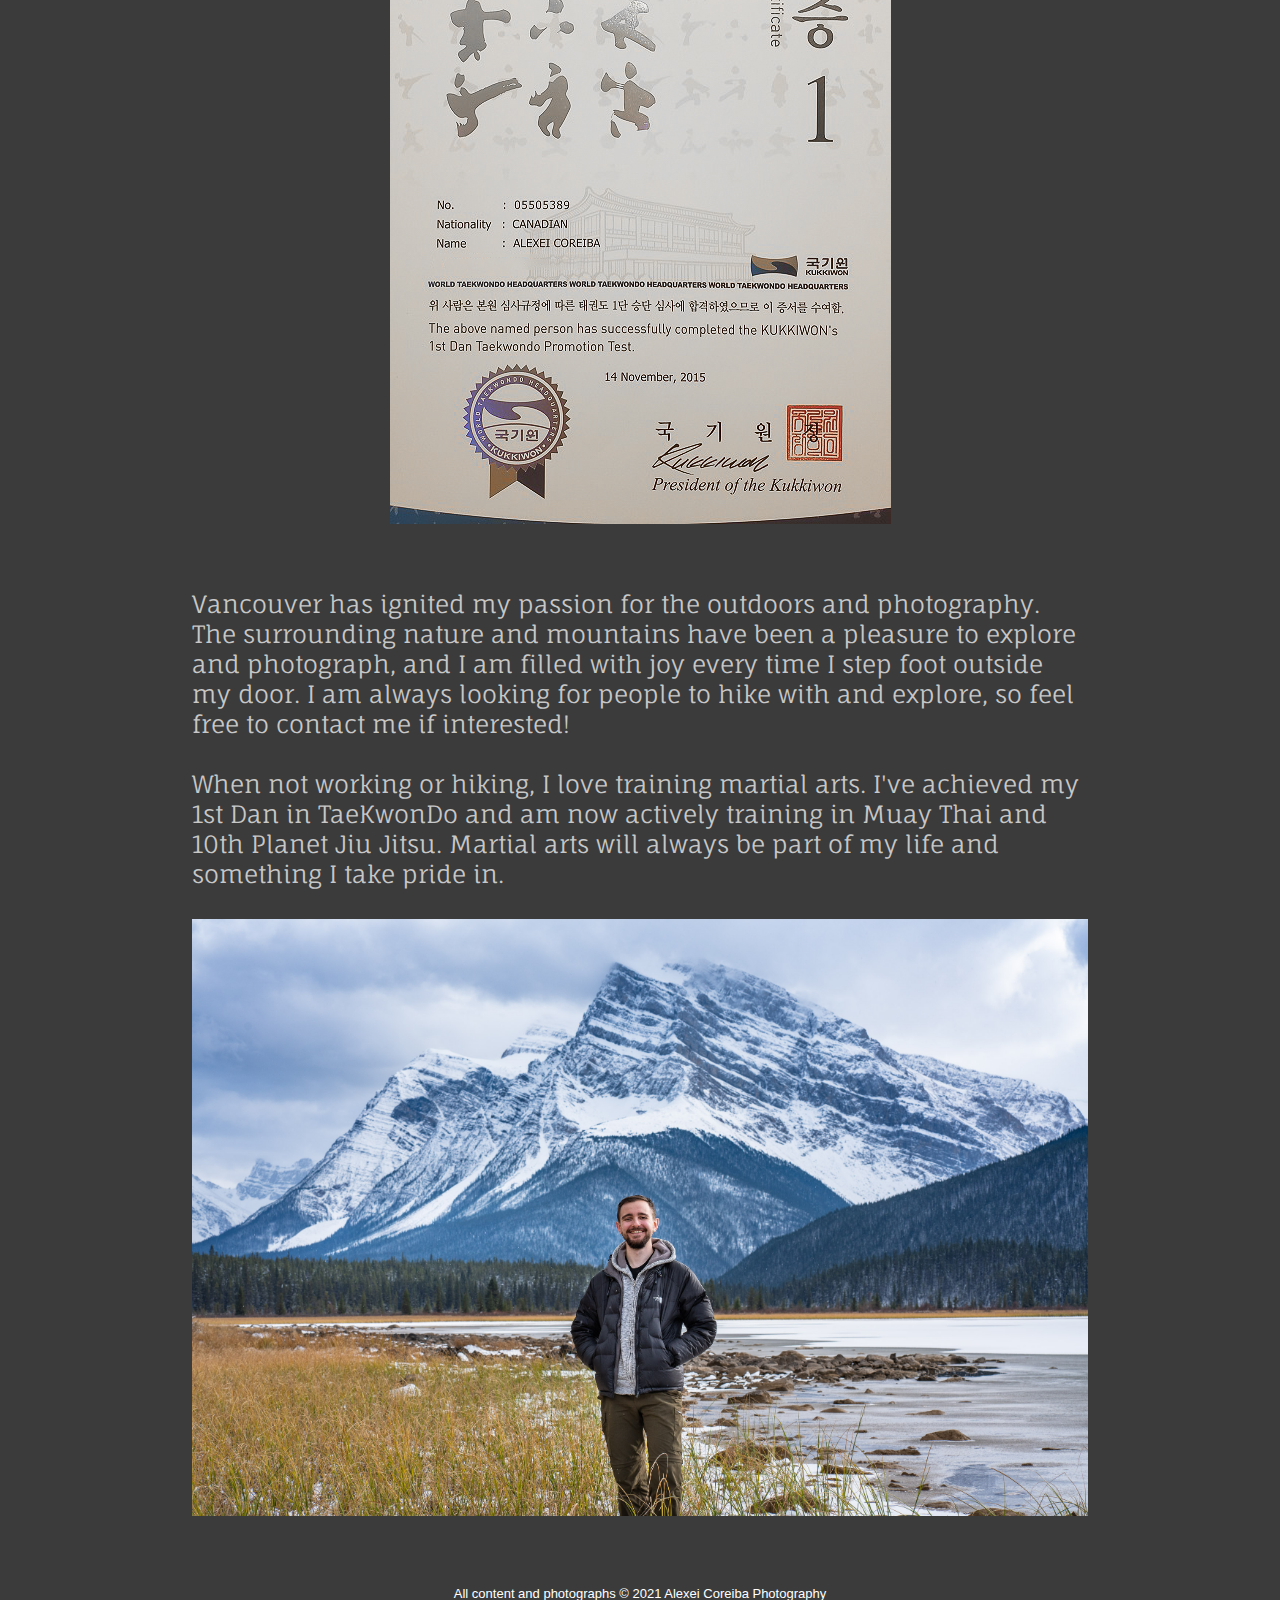
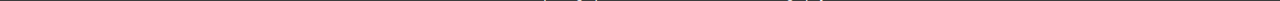
==== commit a5a885e2: "Updated tkd file and reworded about" ====
--- a/about.html
+++ b/about.html
@@ -53,9 +53,8 @@
                 my door.
                 I am always looking for people to hike with and explore, so feel free to contact me if interested!
                 <br><br>
-                When not working or hiking, I love training martial arts. I've spent my teens doing TaeKwonDo, achieving
-                1st Dan in 2015. I am now actively training in Muay Thai and 10th Planet Jiu
-                Jitsu. Martial arts will always be part of my life and something I take pride in.
+                When not working or hiking, I love training martial arts. I've achieved my 1st Dan in TaeKwonDo and am now 
+                actively training in Muay Thai and 10th Planet Jiu Jitsu. Martial arts will always be part of my life and something I take pride in.
                 <br><br>
             </p>
             <div class="docs">
--- a/css/main.css
+++ b/css/main.css
@@ -66,6 +66,7 @@
     width: 100%;
     text-align: center;
     margin: 0;
+    margin-top: 15px;
     bottom: 10px;
     /* position: fixed; */
 }
--- a/css/nav.css
+++ b/css/nav.css
@@ -83,4 +83,18 @@
 /* Show the dropdown menu on hover */
 .dropdown:hover .dropdown-content {
   display: block;
+}
+
+@media only screen and (max-device-width: 1080px) {
+  .topnav {
+    font-size: 32px;
+  }
+
+  .dropdown-content {
+    width: 300px;
+  }
+
+  .dropdown .dropbtn {
+    width: 300px;
+  }
 }--- a/css/photo.css
+++ b/css/photo.css
@@ -1,29 +1,26 @@
-img {
+  .grid-item {
+    width: 33.3333333%;
+    margin-bottom: -0.6%;
+  }
+
+  .grid-item img {
     width: 100%;
   }
-  
-  .grid {
-      /*column-count: 4;*/
-      column-count: 3;
-      column-gap: 5px;
-  }
-  
-  .grid .grid-item {
-    display: inline-block;
-    margin-bottom: 0px;
-    width: 100%;
-  }
-  
-  @media (max-width: 1659px) {
-    .grid {
-      column-count: 2;
+    
+  @media (max-width: 1500px) {
+    .grid-item {
+      width: 49.999999%;
     }
   }
   
-  @media (max-width: 899px) {
-    .grid {
-      column-count: 1;
+  @media only screen and (max-width: 950px) {
+    .grid-item {
+      width: 100%;
     }
   }
 
-  +  @media only screen and (max-device-width: 1080px) {
+    .grid-item {
+      width: 100%;
+    }
+  }
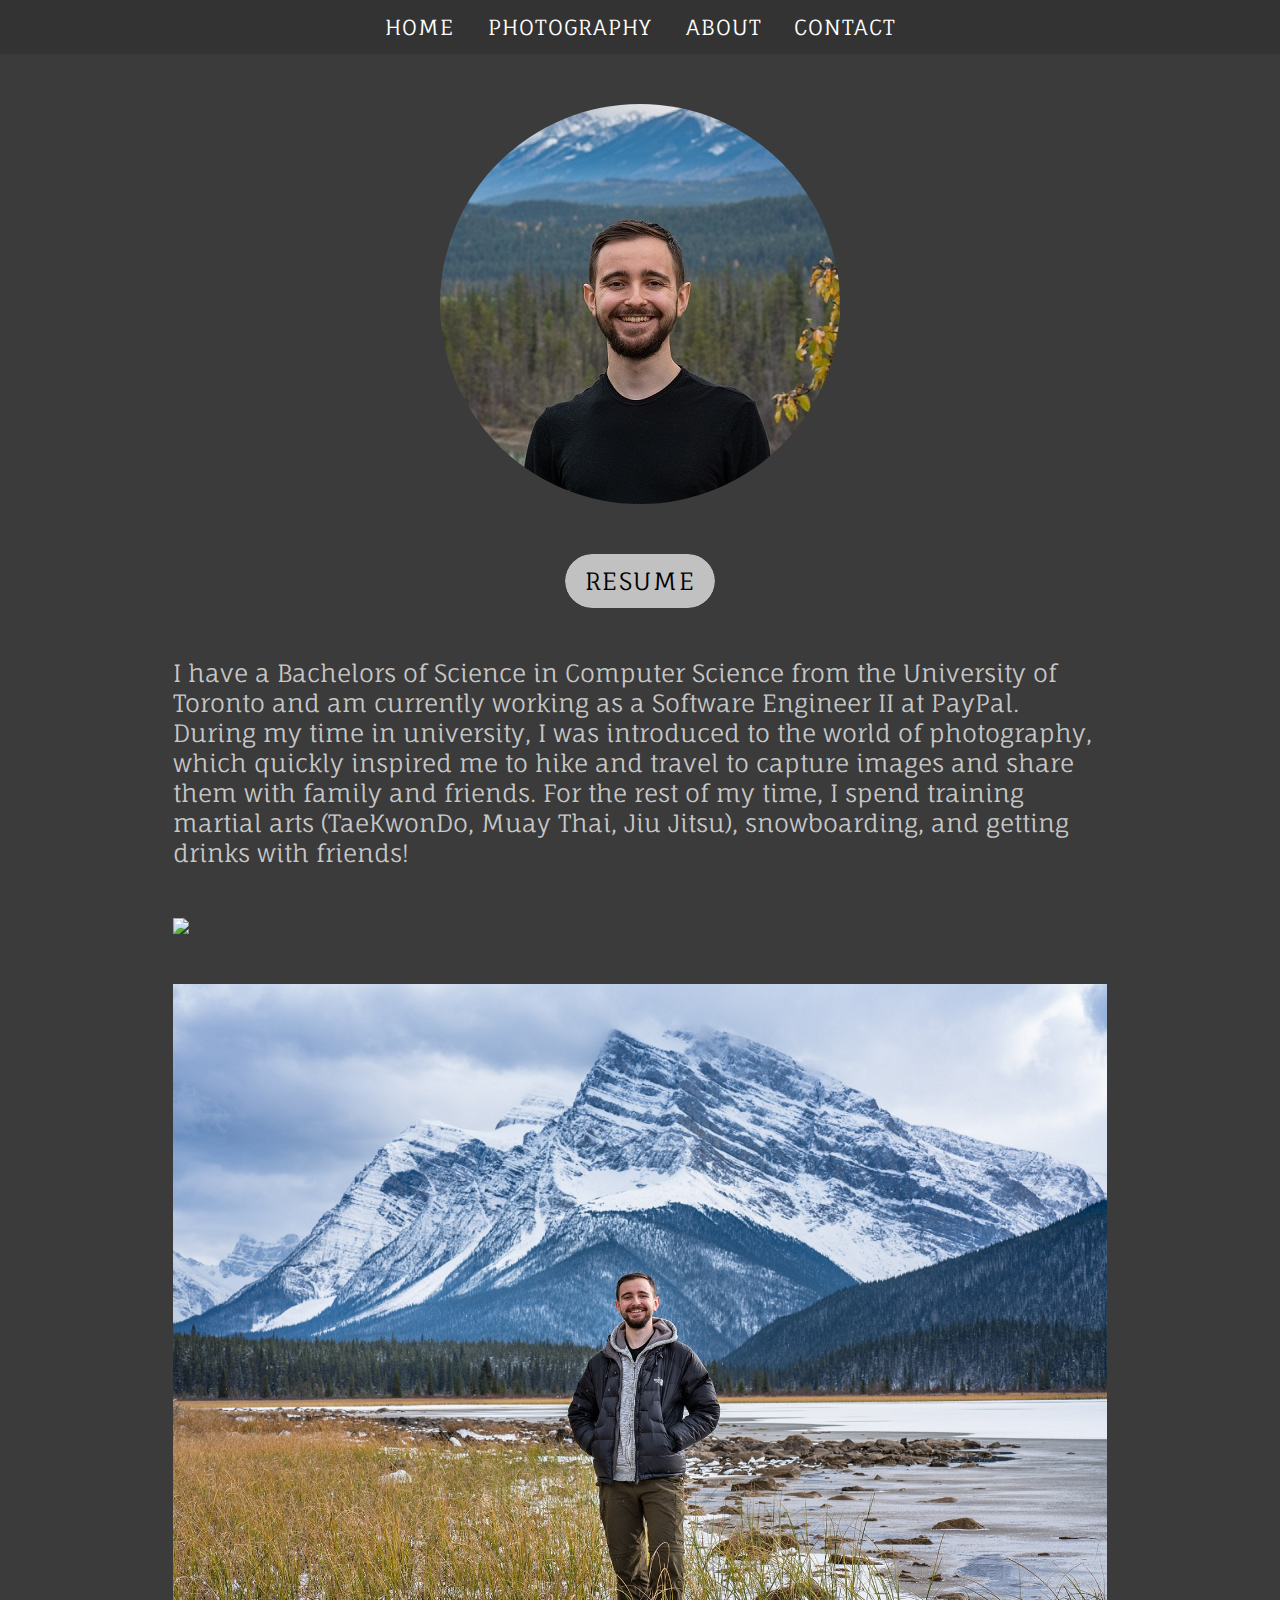
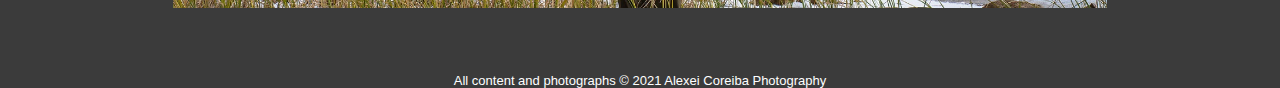
==== commit 9b9beffa: "updated img17 and about page" ====
--- a/about.html
+++ b/about.html
@@ -32,32 +32,13 @@
                 <a target="_blank" href="assets/Alexei Coreiba Resume.pdf" class="button">Resume</a>
             </div>
             <p>
-                I was accepted into the University of Toronto for Computer Science in 2016.
-                It was during this time that I was also introduced to the world of photography, which quickly inspired
-                me to hike and travel to capture images and share them with family and friends.
-                <br><br>
-                I graduated with a Bachelors of Science in Computer Science, specializing in Software Engineering in
-                2020. I then moved to Vancouver to start my first full
-                time job as a Software Development Engineer I at Amazon Web Services. I have since moved on and am currently working
-                as a Software Engineer II at PayPal.
-                <br><br>
+                I have a Bachelors of Science in Computer Science from the University of Toronto
+                and am currently working as a Software Engineer II at PayPal. During my time in university, I was introduced to the world of photography, which quickly inspired
+                me to hike and travel to capture images and share them with family and friends. For the rest of my time, I spend training
+                martial arts (TaeKwonDo, Muay Thai, Jiu Jitsu), snowboarding, and getting drinks with friends!
             </p>
             <div class="docs">
-                <img class="diploma" src="assets/images/supporting/Diploma.JPG">
-                <img class="tkd" src="assets/images/supporting/tkd.JPG">
-            </div>
-            <p>
-                <br><br>
-                Vancouver has ignited my passion for the outdoors and photography. The surrounding nature and mountains
-                have been a pleasure to explore and photograph, and I am filled with joy every time I step foot outside
-                my door.
-                I am always looking for people to hike with and explore, so feel free to contact me if interested!
-                <br><br>
-                When not working or hiking, I love training martial arts. I've achieved my 1st Dan in TaeKwonDo and am now 
-                actively training in Muay Thai and 10th Planet Jiu Jitsu. Martial arts will always be part of my life and something I take pride in.
-                <br><br>
-            </p>
-            <div class="docs">
+                <img class="bottompic" id="group" src="assets/images/supporting/group.JPG">
                 <img class="bottompic" src="assets/images/supporting/bottom_about.JPG">
             </div>
 
--- a/css/about.css
+++ b/css/about.css
@@ -12,8 +12,8 @@
 
 .mainBody {
     padding-bottom: 50px;
-    margin-left: 15%;
-    margin-right: 15%;
+    margin-left: 13.5%;
+    margin-right: 13.5%;
     margin-top: 2%;
 }
 
@@ -21,15 +21,15 @@
     font-family: "FaunaOne", "Helvetica Neue", Helvetica, Arial, sans-serif;
     color: #c7c7c7;
     font-size: 24px;
-    
+    margin-bottom: 50px;
 }
 
 .mainBody .btn {
     display: flex;
     align-items: center;
     justify-content: center;
-    margin-top: 20px;
-    margin-bottom: 10px;
+    margin-top: 50px;
+    margin-bottom: 50px;
 }
 .docs {
     display: flex;
@@ -50,6 +50,10 @@
     width: 100%;
 }
 
-.docs img {
-    padding-bottom: 5px;
+/* .docs img {
+    margin-bottom: 20px;
+} */
+
+#group {
+    margin-bottom: 50px;
 }
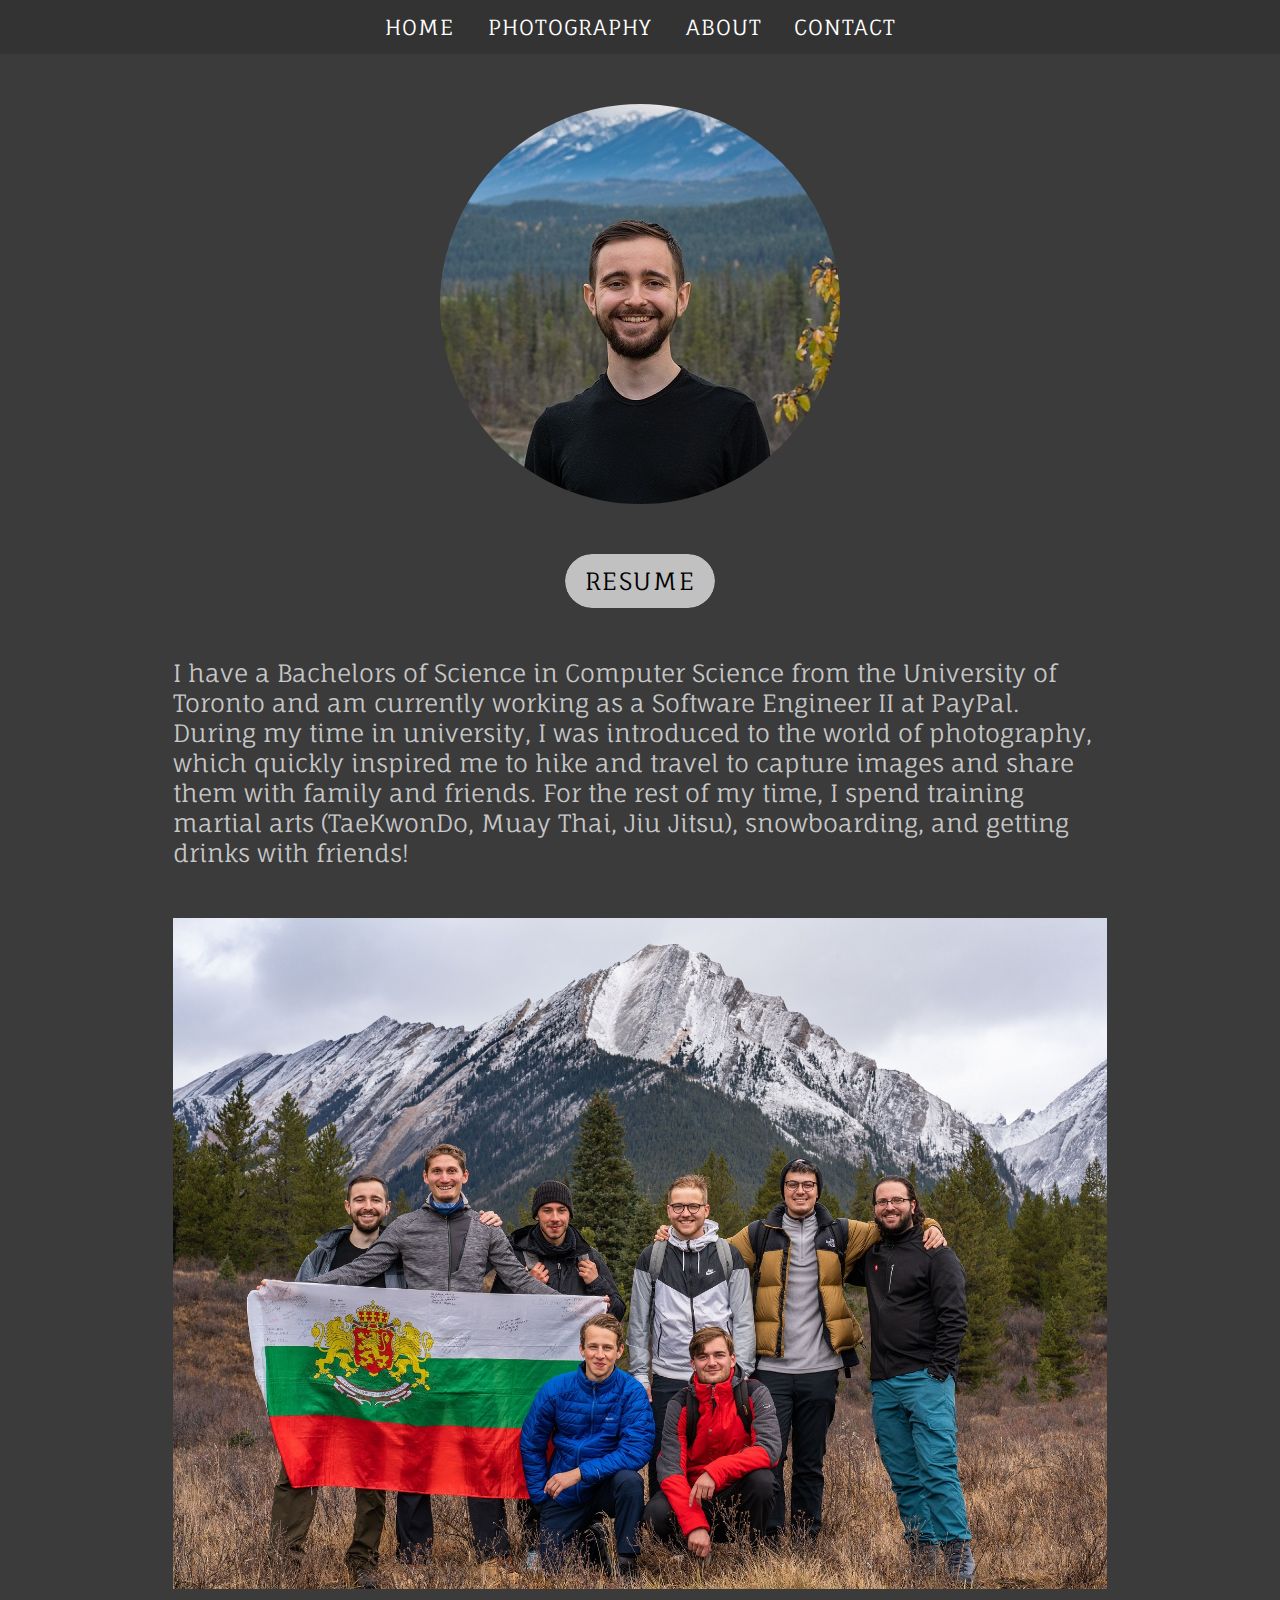
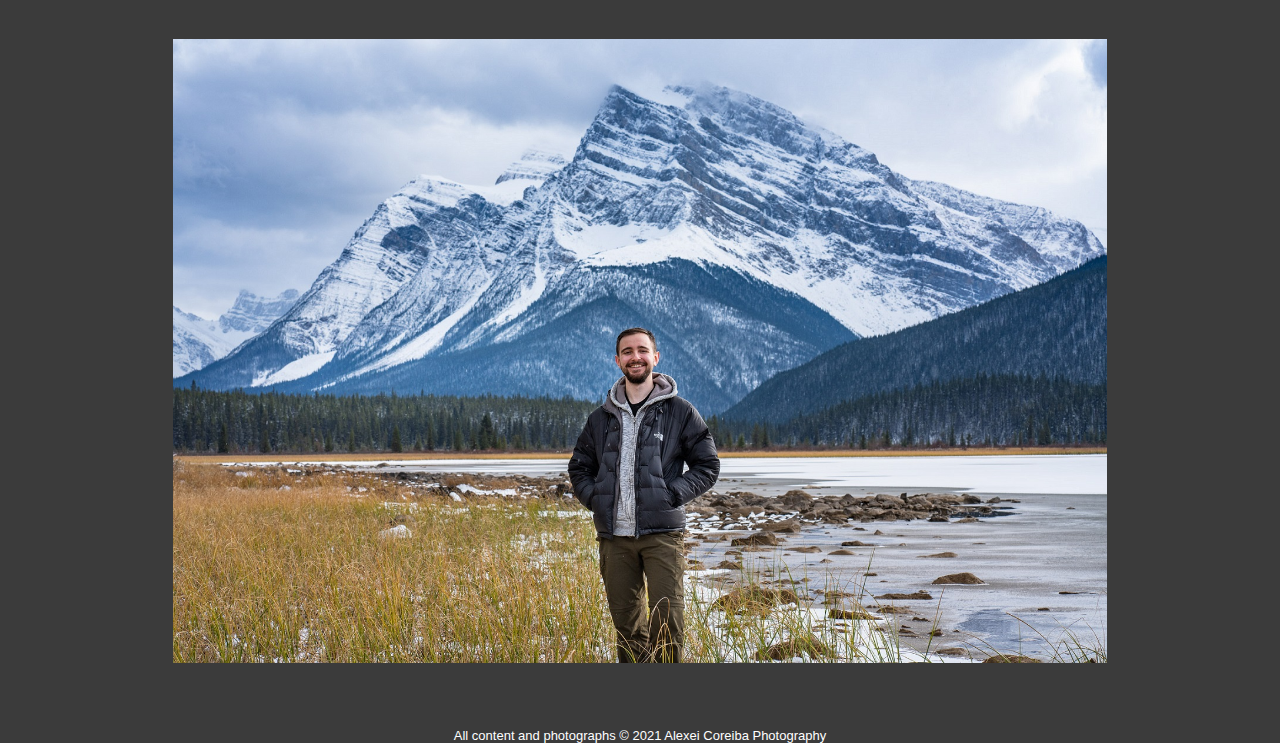
==== commit d76d9709: "updated ref extension" ====
--- a/about.html
+++ b/about.html
@@ -38,7 +38,7 @@
                 martial arts (TaeKwonDo, Muay Thai, Jiu Jitsu), snowboarding, and getting drinks with friends!
             </p>
             <div class="docs">
-                <img class="bottompic" id="group" src="assets/images/supporting/group.JPG">
+                <img class="bottompic" id="group" src="assets/images/supporting/group.jpg">
                 <img class="bottompic" src="assets/images/supporting/bottom_about.JPG">
             </div>
 
